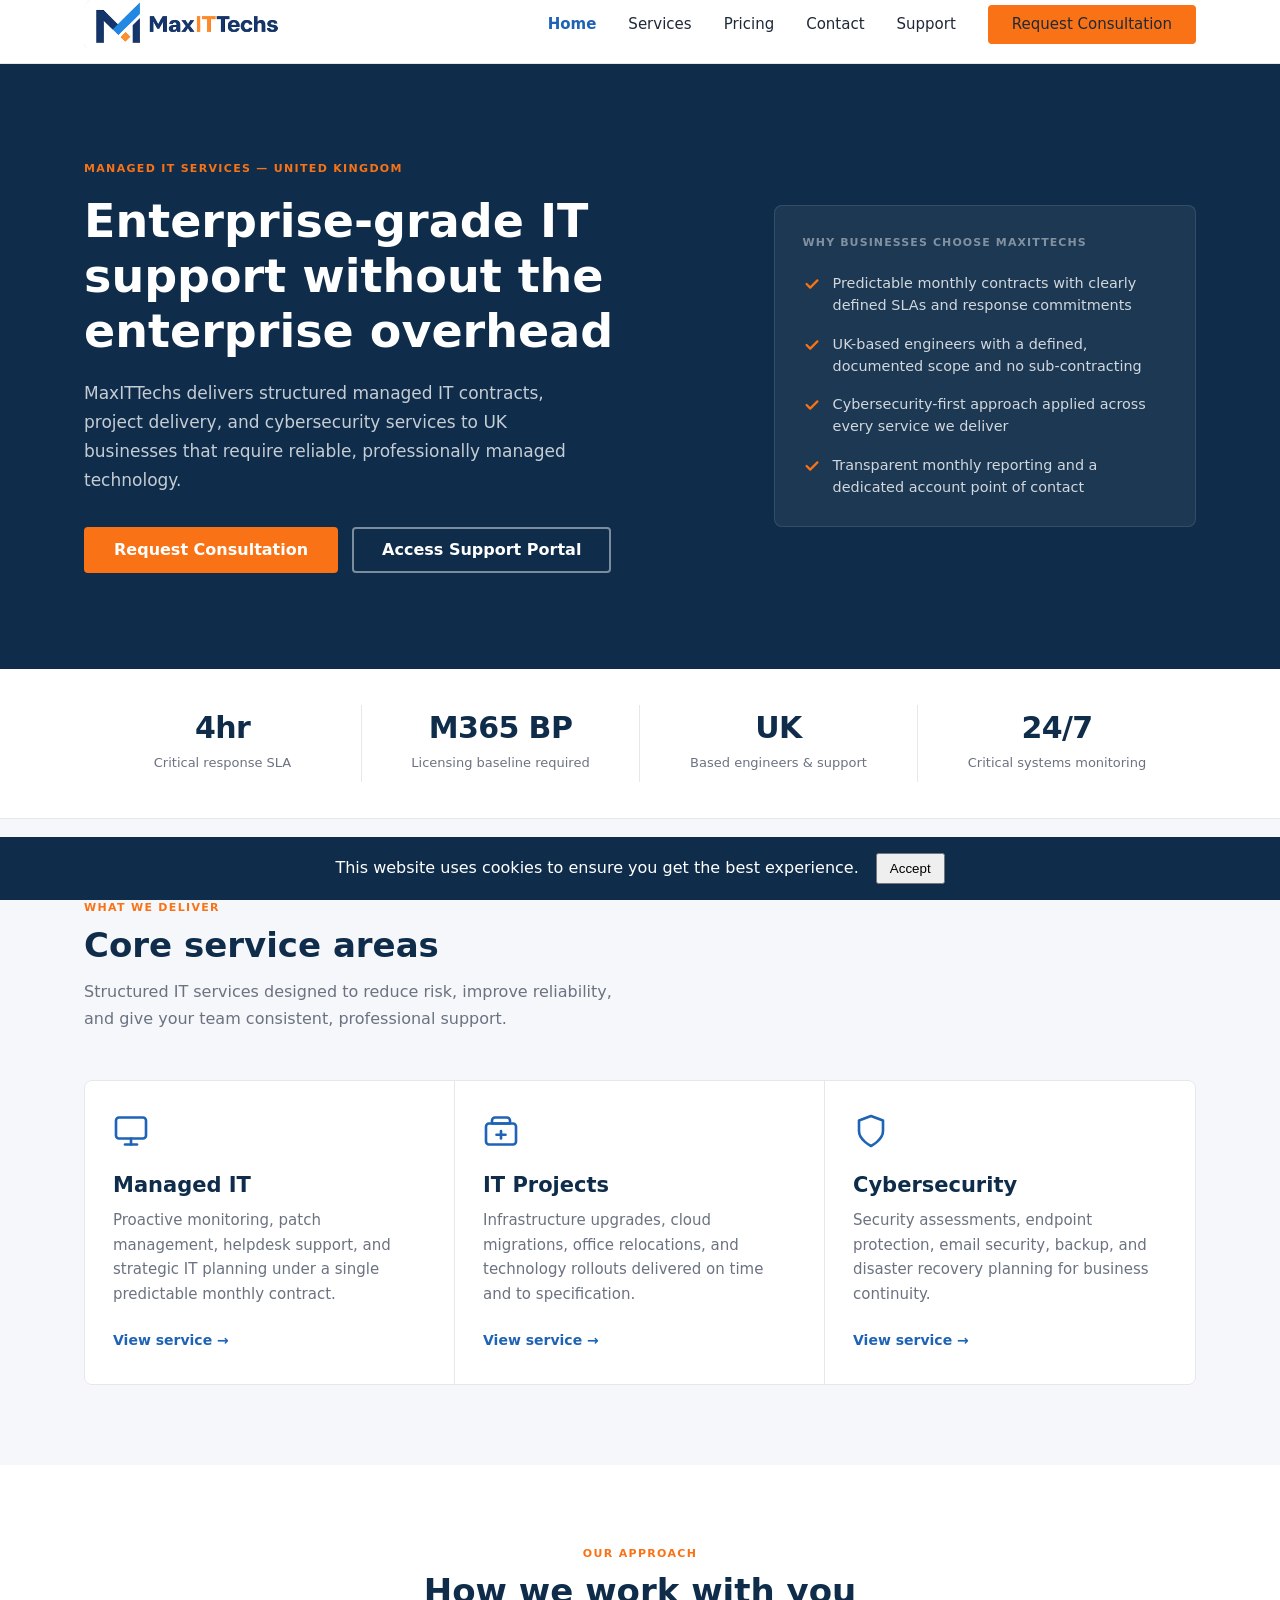
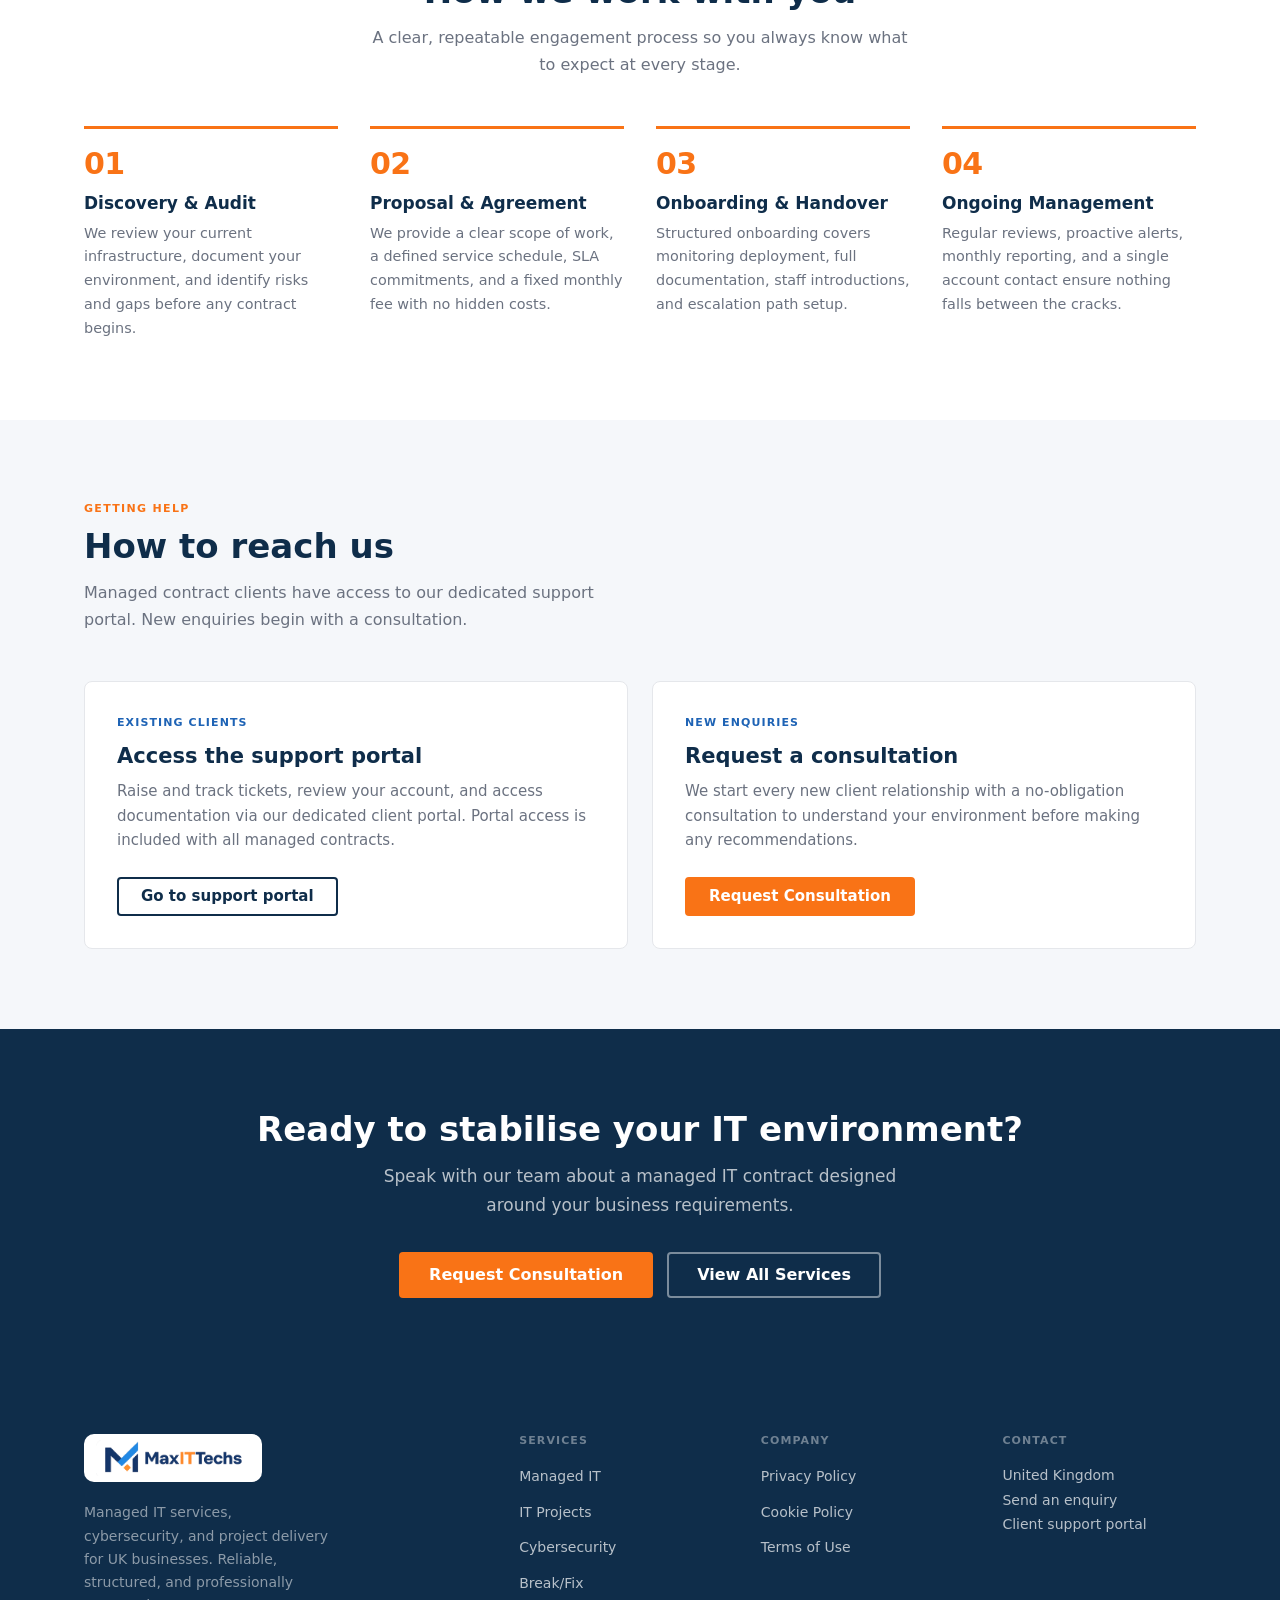
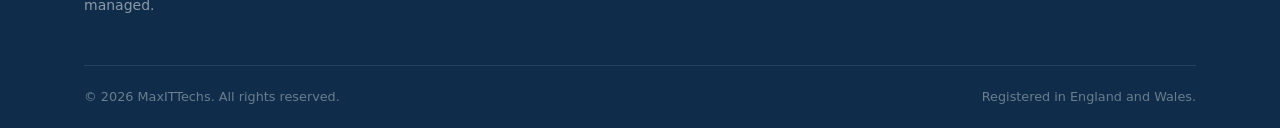
==== index.html @ f607b6a3 "Updated pricing page to Essential Professional Enterprise plans" ====
<!DOCTYPE html>
<html lang="en-GB">
<head>
  <meta charset="UTF-8">
  <meta name="viewport" content="width=device-width, initial-scale=1.0">
  <title>MaxITTechs — Managed IT Services for UK Businesses</title>
  <meta name="description" content="MaxITTechs delivers managed IT support, cybersecurity, and IT project delivery for UK businesses. Structured, reliable, and professionally managed.">
  <link rel="stylesheet" href="assets/css/styles.css">
</head>
<div id="cookie-banner" style="position:fixed;bottom:0;left:0;right:0;background:#0F2D4A;color:white;padding:16px;text-align:center;z-index:9999;">
  This website uses cookies to ensure you get the best experience.
  <button onclick="acceptCookies()" style="margin-left:12px;padding:6px 12px;">Accept</button>
</div>

<script>
function acceptCookies() {
  localStorage.setItem("cookiesAccepted", "true");
  document.getElementById("cookie-banner").style.display = "none";
}

if(localStorage.getItem("cookiesAccepted")) {
  document.getElementById("cookie-banner").style.display = "none";
}
</script>
<body>

  <!-- Navigation -->
  <nav class="site-nav">
    <div class="container">
      <div class="nav-inner">
        <a href="index.html" class="nav-logo"><img src="assets/img/logo.png" alt="MaxITTechs"></a>
        <div class="nav-links">
          <a href="index.html" class="active">Home</a>
          <a href="services.html">Services</a>
          <a href="pricing.html">Pricing</a>
          <a href="contact.html">Contact</a>
          <a href="support.html">Support</a>
          <a href="contact.html" class="btn btn-primary">Request Consultation</a>
        </div>
      </div>
    </div>
  </nav>

  <!-- Hero -->
  <section class="hero">
    <div class="container">
      <div class="hero-grid">

        <div class="hero-content">
          <div class="hero-overline">Managed IT Services &mdash; United Kingdom</div>
          <h1>Enterprise-grade IT support without the enterprise overhead</h1>
          <p class="hero-lead">MaxITTechs delivers structured managed IT contracts, project delivery, and cybersecurity services to UK businesses that require reliable, professionally managed technology.</p>
          <div class="hero-actions">
            <a href="contact.html" class="btn btn-primary btn-lg">Request Consultation</a>
            <a href="support.html" class="btn btn-ghost-white btn-lg">Access Support Portal</a>
          </div>
        </div>

        <div class="hero-proof">
          <div class="hero-proof-title">Why businesses choose MaxITTechs</div>
          <div class="proof-list">

            <div class="proof-item">
              <svg class="proof-check" viewBox="0 0 20 20" fill="none" stroke="currentColor" stroke-width="2.5" stroke-linecap="round" stroke-linejoin="round">
                <polyline points="4,10 8,14 16,6"/>
              </svg>
              <p>Predictable monthly contracts with clearly defined SLAs and response commitments</p>
            </div>

            <div class="proof-item">
              <svg class="proof-check" viewBox="0 0 20 20" fill="none" stroke="currentColor" stroke-width="2.5" stroke-linecap="round" stroke-linejoin="round">
                <polyline points="4,10 8,14 16,6"/>
              </svg>
              <p>UK-based engineers with a defined, documented scope and no sub-contracting</p>
            </div>

            <div class="proof-item">
              <svg class="proof-check" viewBox="0 0 20 20" fill="none" stroke="currentColor" stroke-width="2.5" stroke-linecap="round" stroke-linejoin="round">
                <polyline points="4,10 8,14 16,6"/>
              </svg>
              <p>Cybersecurity-first approach applied across every service we deliver</p>
            </div>

            <div class="proof-item">
              <svg class="proof-check" viewBox="0 0 20 20" fill="none" stroke="currentColor" stroke-width="2.5" stroke-linecap="round" stroke-linejoin="round">
                <polyline points="4,10 8,14 16,6"/>
              </svg>
              <p>Transparent monthly reporting and a dedicated account point of contact</p>
            </div>

          </div>
        </div>

      </div>
    </div>
  </section>

  <!-- Credibility Strip -->
  <section class="credibility">
    <div class="container">
      <div class="credibility-items">
        <div class="credibility-item">
          <span class="credibility-value">4hr</span>
          <span class="credibility-label">Critical response SLA</span>
        </div>
        <div class="credibility-item">
          <span class="credibility-value">M365 BP</span>
          <span class="credibility-label">Licensing baseline required</span>
        </div>
        <div class="credibility-item">
          <span class="credibility-value">UK</span>
          <span class="credibility-label">Based engineers &amp; support</span>
        </div>
        <div class="credibility-item">
          <span class="credibility-value">24/7</span>
          <span class="credibility-label">Critical systems monitoring</span>
        </div>
      </div>
    </div>
  </section>

  <!-- Core Services -->
  <section class="section bg-light">
    <div class="container">
      <div class="section-header">
        <div class="overline">What we deliver</div>
        <h2>Core service areas</h2>
        <p>Structured IT services designed to reduce risk, improve reliability, and give your team consistent, professional support.</p>
      </div>
      <div class="services-3col">

        <div class="service-block">
          <svg class="service-block-icon" viewBox="0 0 24 24" fill="none" stroke="currentColor" stroke-width="1.75" stroke-linecap="round" stroke-linejoin="round">
            <rect x="2" y="3" width="20" height="14" rx="2"/>
            <line x1="8" y1="21" x2="16" y2="21"/>
            <line x1="12" y1="17" x2="12" y2="21"/>
          </svg>
          <h3>Managed IT</h3>
          <p>Proactive monitoring, patch management, helpdesk support, and strategic IT planning under a single predictable monthly contract.</p>
          <a href="services.html#managed-it" class="link-arrow">View service</a>
        </div>

        <div class="service-block">
          <svg class="service-block-icon" viewBox="0 0 24 24" fill="none" stroke="currentColor" stroke-width="1.75" stroke-linecap="round" stroke-linejoin="round">
            <rect x="2" y="7" width="20" height="14" rx="2"/>
            <path d="M16 3H8a2 2 0 00-2 2v2h12V5a2 2 0 00-2-2z"/>
            <line x1="12" y1="12" x2="12" y2="17"/>
            <line x1="9" y1="14.5" x2="15" y2="14.5"/>
          </svg>
          <h3>IT Projects</h3>
          <p>Infrastructure upgrades, cloud migrations, office relocations, and technology rollouts delivered on time and to specification.</p>
          <a href="services.html#projects" class="link-arrow">View service</a>
        </div>

        <div class="service-block">
          <svg class="service-block-icon" viewBox="0 0 24 24" fill="none" stroke="currentColor" stroke-width="1.75" stroke-linecap="round" stroke-linejoin="round">
            <path d="M12 22s8-4 8-10V5l-8-3-8 3v7c0 6 8 10 8 10z"/>
          </svg>
          <h3>Cybersecurity</h3>
          <p>Security assessments, endpoint protection, email security, backup, and disaster recovery planning for business continuity.</p>
          <a href="services.html#cybersecurity" class="link-arrow">View service</a>
        </div>

      </div>
    </div>
  </section>

  <!-- How We Work -->
  <section class="section bg-white">
    <div class="container">
      <div class="section-header-center">
        <div class="overline">Our approach</div>
        <h2>How we work with you</h2>
        <p>A clear, repeatable engagement process so you always know what to expect at every stage.</p>
      </div>
      <ol class="process-steps">
        <li class="process-step">
          <h3>Discovery &amp; Audit</h3>
          <p>We review your current infrastructure, document your environment, and identify risks and gaps before any contract begins.</p>
        </li>
        <li class="process-step">
          <h3>Proposal &amp; Agreement</h3>
          <p>We provide a clear scope of work, a defined service schedule, SLA commitments, and a fixed monthly fee with no hidden costs.</p>
        </li>
        <li class="process-step">
          <h3>Onboarding &amp; Handover</h3>
          <p>Structured onboarding covers monitoring deployment, full documentation, staff introductions, and escalation path setup.</p>
        </li>
        <li class="process-step">
          <h3>Ongoing Management</h3>
          <p>Regular reviews, proactive alerts, monthly reporting, and a single account contact ensure nothing falls between the cracks.</p>
        </li>
      </ol>
    </div>
  </section>

  <!-- Support Guidance -->
  <section class="section bg-light">
    <div class="container">
      <div class="section-header">
        <div class="overline">Getting help</div>
        <h2>How to reach us</h2>
        <p>Managed contract clients have access to our dedicated support portal. New enquiries begin with a consultation.</p>
      </div>
      <div class="support-guidance-grid">

        <div class="support-card">
          <div class="support-card-label">Existing clients</div>
          <h3>Access the support portal</h3>
          <p>Raise and track tickets, review your account, and access documentation via our dedicated client portal. Portal access is included with all managed contracts.</p>
          <a href="support.html" class="btn btn-secondary">Go to support portal</a>
        </div>

        <div class="support-card">
          <div class="support-card-label">New enquiries</div>
          <h3>Request a consultation</h3>
          <p>We start every new client relationship with a no-obligation consultation to understand your environment before making any recommendations.</p>
          <a href="contact.html" class="btn btn-primary">Request Consultation</a>
        </div>

      </div>
    </div>
  </section>

  <!-- CTA Block -->
  <section class="cta-block">
    <div class="container">
      <h2>Ready to stabilise your IT environment?</h2>
      <p>Speak with our team about a managed IT contract designed around your business requirements.</p>
      <div class="cta-actions">
        <a href="contact.html" class="btn btn-primary btn-lg">Request Consultation</a>
        <a href="services.html" class="btn btn-ghost-white btn-lg">View All Services</a>
      </div>
    </div>
  </section>

  <!-- Footer -->
  <footer class="site-footer">
    <div class="container">
      <div class="footer-inner">

        <div class="footer-brand">
          <a href="index.html" class="nav-logo"><img src="assets/img/logo.png" alt="MaxITTechs"></a>
          <p>Managed IT services, cybersecurity, and project delivery for UK businesses. Reliable, structured, and professionally managed.</p>
        </div>

        <div class="footer-col">
          <h4>Services</h4>
          <ul>
            <li><a href="services.html#managed-it">Managed IT</a></li>
            <li><a href="services.html#projects">IT Projects</a></li>
            <li><a href="services.html#cybersecurity">Cybersecurity</a></li>
            <li><a href="services.html#breakfix">Break/Fix</a></li>
          </ul>
        </div>

        <div class="footer-col">
          <h4>Company</h4>
          <ul>
            <li><a href="privacy.html">Privacy Policy</a></li>
            <li><a href="cookies.html">Cookie Policy</a></li>
            <li><a href="terms.html">Terms of Use</a></li>
          </ul>
        </div>

        <div class="footer-col">
          <h4>Contact</h4>
          <address>
            <p>United Kingdom</p>
            <a href="contact.html">Send an enquiry</a>
            <a href="https://support.maxittechs.info">Client support portal</a>
          </address>
        </div>

      </div>
      <div class="footer-bottom">
        <div class="footer-legal">
          <p>&copy; 2026 MaxITTechs. All rights reserved.</p>
          <small>Registered in England and Wales.</small>
        </div>
      </div>
    </div>
  </footer>

</body>
</html>
---- assets/css/styles.css ----
/* ==========================================================================
   MaxITTechs — Design System
   assets/css/styles.css
   ========================================================================== */

/* 1. Variables
   ========================================================================== */
:root {
  --color-navy:       #0F2D4A;
  --color-blue:       #1E63B5;
  --color-orange:     #F97316;
  --color-bg-light:   #F5F7FA;
  --color-border:     #E5E7EB;
  --color-text:       #1F2937;
  --color-text-muted: #6B7280;
  --color-white:      #FFFFFF;

  --font-sans: system-ui, -apple-system, BlinkMacSystemFont, 'Segoe UI',
               Roboto, 'Helvetica Neue', Arial, sans-serif;

  --container-max: 1160px;
  --container-pad: 24px;
  --nav-height:    64px;
  --radius-sm:     4px;
  --radius-md:     8px;

  --section-sm: 48px;
  --section-md: 80px;
  --section-lg: 96px;
}

/* 2. Reset
   ========================================================================== */
*, *::before, *::after {
  box-sizing: border-box;
  margin: 0;
  padding: 0;
}

html {
  -webkit-text-size-adjust: 100%;
}

body {
  font-family: var(--font-sans);
  font-size: 16px;
  line-height: 1.6;
  color: var(--color-text);
  background: var(--color-white);
  -webkit-font-smoothing: antialiased;
}

img {
  max-width: 100%;
  display: block;
}

a {
  color: var(--color-blue);
  text-decoration: none;
}

a:hover {
  text-decoration: underline;
}

ul, ol {
  list-style: none;
}

/* 3. Typography
   ========================================================================== */
h1, h2, h3, h4, h5 {
  font-weight: 700;
  line-height: 1.2;
  color: var(--color-navy);
}

h1 { font-size: clamp(1.875rem, 4vw, 2.875rem); }
h2 { font-size: clamp(1.5rem,   3vw, 2.125rem); }
h3 { font-size: clamp(1.0625rem, 2vw, 1.3125rem); }
h4 { font-size: 1.0625rem; }

p {
  line-height: 1.7;
}

.overline {
  display: block;
  font-size: 0.6875rem;
  font-weight: 700;
  letter-spacing: 0.12em;
  text-transform: uppercase;
  color: var(--color-orange);
  margin-bottom: 8px;
}

.text-muted       { color: var(--color-text-muted); }
.text-white       { color: var(--color-white) !important; }
.text-white-muted { color: rgba(255, 255, 255, 0.7); }

/* 4. Container
   ========================================================================== */
.container {
  width: 100%;
  max-width: var(--container-max);
  margin-left: auto;
  margin-right: auto;
  padding-left: var(--container-pad);
  padding-right: var(--container-pad);
}

/* 5. Navigation
   ========================================================================== */
.site-nav {
  position: sticky;
  top: 0;
  z-index: 100;
  height: var(--nav-height);
  background: var(--color-white);
  border-bottom: 1px solid var(--color-border);
}

.nav-inner {
  display: flex;
  align-items: center;
  justify-content: space-between;
  height: 100%;
}

.nav-logo {
  display: inline-flex;
  align-items: center;
  text-decoration: none;
  /* text fallback (footer) */
  font-size: 1.25rem;
  font-weight: 800;
  letter-spacing: -0.02em;
  color: var(--color-navy);
}

.nav-logo:hover {
  color: var(--color-blue);
  text-decoration: none;
  opacity: 0.88;
}

.nav-logo span {
  color: var(--color-orange);
}

.nav-logo img {
  display: block;
  height: 48px;
  width: auto;
}

.footer-brand .nav-logo img {
  background: var(--color-white);
  padding: 6px 12px;
  border-radius: 10px;
}

.nav-links {
  display: flex;
  align-items: center;
  gap: 32px;
}

.nav-links a {
  font-size: 0.9375rem;
  font-weight: 500;
  color: var(--color-text);
  text-decoration: none;
}

.nav-links a:hover {
  color: var(--color-blue);
  text-decoration: none;
}

.nav-links a.active {
  color: var(--color-blue);
  font-weight: 600;
}

/* 6. Buttons
   ========================================================================== */
.btn {
  display: inline-flex;
  align-items: center;
  justify-content: center;
  padding: 10px 22px;
  font-family: var(--font-sans);
  font-size: 0.9375rem;
  font-weight: 600;
  line-height: 1;
  border-radius: var(--radius-sm);
  border: 2px solid transparent;
  cursor: pointer;
  text-decoration: none;
  white-space: nowrap;
}

.btn:hover {
  text-decoration: none;
}

.btn-lg {
  padding: 13px 28px;
  font-size: 1rem;
}

.btn-primary {
  background: var(--color-orange);
  border-color: var(--color-orange);
  color: var(--color-white);
}

.btn-primary:hover {
  background: #e8680e;
  border-color: #e8680e;
  color: var(--color-white);
}

.btn-secondary {
  background: transparent;
  border-color: var(--color-navy);
  color: var(--color-navy);
}

.btn-secondary:hover {
  background: var(--color-navy);
  color: var(--color-white);
}

.btn-ghost-white {
  background: transparent;
  border-color: rgba(255, 255, 255, 0.45);
  color: var(--color-white);
}

.btn-ghost-white:hover {
  background: rgba(255, 255, 255, 0.1);
  border-color: var(--color-white);
  color: var(--color-white);
}

/* 7. Section Helpers
   ========================================================================== */
.section    { padding: var(--section-md) 0; }
.section-sm { padding: var(--section-sm) 0; }
.section-lg { padding: var(--section-lg) 0; }

.bg-white { background: var(--color-white); }
.bg-light { background: var(--color-bg-light); }
.bg-navy  { background: var(--color-navy); }

.section-header {
  margin-bottom: 48px;
}

.section-header p {
  margin-top: 12px;
  font-size: 1rem;
  color: var(--color-text-muted);
  max-width: 540px;
}

.section-header-center {
  text-align: center;
  margin-bottom: 48px;
}

.section-header-center p {
  margin-top: 12px;
  font-size: 1rem;
  color: var(--color-text-muted);
  max-width: 540px;
  margin-left: auto;
  margin-right: auto;
}

/* 8. Page Header
   ========================================================================== */
.page-header {
  background: var(--color-navy);
  padding: 56px 0;
}

.page-header .overline {
  margin-bottom: 10px;
}

.page-header h1 {
  color: var(--color-white);
  margin-bottom: 10px;
}

.page-header p {
  color: rgba(255, 255, 255, 0.7);
  font-size: 1.0625rem;
  max-width: 540px;
  line-height: 1.65;
}

/* 9. Hero
   ========================================================================== */
.hero {
  background: var(--color-navy);
  padding: var(--section-lg) 0;
}

.hero-grid {
  display: grid;
  grid-template-columns: 3fr 2fr;
  gap: 56px;
  align-items: center;
}

.hero-overline {
  font-size: 0.6875rem;
  font-weight: 700;
  letter-spacing: 0.12em;
  text-transform: uppercase;
  color: var(--color-orange);
  margin-bottom: 16px;
}

.hero h1 {
  color: var(--color-white);
  margin-bottom: 20px;
}

.hero-lead {
  font-size: 1.0625rem;
  color: rgba(255, 255, 255, 0.76);
  margin-bottom: 32px;
  max-width: 500px;
  line-height: 1.7;
}

.hero-actions {
  display: flex;
  gap: 14px;
  flex-wrap: wrap;
}

.hero-proof {
  background: rgba(255, 255, 255, 0.055);
  border: 1px solid rgba(255, 255, 255, 0.11);
  border-radius: var(--radius-md);
  padding: 28px;
}

.hero-proof-title {
  font-size: 0.6875rem;
  font-weight: 700;
  letter-spacing: 0.1em;
  text-transform: uppercase;
  color: rgba(255, 255, 255, 0.45);
  margin-bottom: 20px;
}

.proof-list {
  display: flex;
  flex-direction: column;
  gap: 16px;
}

.proof-item {
  display: flex;
  align-items: flex-start;
  gap: 12px;
}

.proof-check {
  width: 18px;
  height: 18px;
  flex-shrink: 0;
  margin-top: 3px;
  color: var(--color-orange);
}

.proof-item p {
  font-size: 0.9rem;
  color: rgba(255, 255, 255, 0.8);
  line-height: 1.55;
}

/* 10. Credibility Strip
   ========================================================================== */
.credibility {
  background: var(--color-white);
  border-bottom: 1px solid var(--color-border);
  padding: 36px 0;
}

.credibility-items {
  display: grid;
  grid-template-columns: repeat(4, 1fr);
}

.credibility-item {
  text-align: center;
  padding: 8px 24px;
  border-right: 1px solid var(--color-border);
}

.credibility-item:last-child {
  border-right: none;
}

.credibility-value {
  display: block;
  font-size: 1.875rem;
  font-weight: 800;
  color: var(--color-navy);
  line-height: 1;
  margin-bottom: 6px;
  letter-spacing: -0.02em;
}

.credibility-label {
  font-size: 0.8125rem;
  color: var(--color-text-muted);
  font-weight: 500;
  line-height: 1.4;
}

/* 11. Services 3-col Grid
   ========================================================================== */
.services-3col {
  display: grid;
  grid-template-columns: repeat(3, 1fr);
  border: 1px solid var(--color-border);
  border-radius: var(--radius-md);
  overflow: hidden;
}

.service-block {
  padding: 32px 28px;
  background: var(--color-white);
  border-right: 1px solid var(--color-border);
}

.service-block:last-child {
  border-right: none;
}

.service-block-icon {
  width: 36px;
  height: 36px;
  color: var(--color-blue);
  margin-bottom: 16px;
}

.service-block h3 {
  margin-bottom: 10px;
}

.service-block p {
  font-size: 0.9375rem;
  color: var(--color-text-muted);
  margin-bottom: 20px;
  line-height: 1.65;
}

.link-arrow {
  font-size: 0.875rem;
  font-weight: 600;
  color: var(--color-blue);
  text-decoration: none;
}

.link-arrow::after {
  content: ' \2192';
}

.link-arrow:hover {
  color: var(--color-navy);
  text-decoration: underline;
}

/* 12. Process Steps
   ========================================================================== */
.process-steps {
  display: grid;
  grid-template-columns: repeat(4, 1fr);
  gap: 32px;
  counter-reset: step;
}

.process-step {
  padding-top: 20px;
  border-top: 3px solid var(--color-orange);
  counter-increment: step;
}

.process-step::before {
  content: "0" counter(step);
  display: block;
  font-size: 1.875rem;
  font-weight: 800;
  color: var(--color-orange);
  line-height: 1;
  margin-bottom: 14px;
  letter-spacing: -0.02em;
}

.process-step h3 {
  margin-bottom: 8px;
  font-size: 1.0625rem;
}

.process-step p {
  font-size: 0.9rem;
  color: var(--color-text-muted);
  line-height: 1.65;
}

/* 13. Support Guidance Cards
   ========================================================================== */
.support-guidance-grid {
  display: grid;
  grid-template-columns: 1fr 1fr;
  gap: 24px;
}

.support-card {
  border: 1px solid var(--color-border);
  border-radius: var(--radius-md);
  padding: 32px;
  background: var(--color-white);
}

.support-card-label {
  font-size: 0.6875rem;
  font-weight: 700;
  letter-spacing: 0.1em;
  text-transform: uppercase;
  color: var(--color-blue);
  margin-bottom: 12px;
}

.support-card h3 {
  margin-bottom: 10px;
}

.support-card p {
  font-size: 0.9375rem;
  color: var(--color-text-muted);
  margin-bottom: 24px;
  line-height: 1.65;
}

/* 14. CTA Block
   ========================================================================== */
.cta-block {
  background: var(--color-navy);
  padding: var(--section-md) 0;
  text-align: center;
}

.cta-block h2 {
  color: var(--color-white);
  margin-bottom: 12px;
}

.cta-block p {
  color: rgba(255, 255, 255, 0.7);
  font-size: 1.0625rem;
  margin-bottom: 32px;
  max-width: 520px;
  margin-left: auto;
  margin-right: auto;
}

.cta-actions {
  display: flex;
  gap: 14px;
  justify-content: center;
  flex-wrap: wrap;
}

/* 15. Footer
   ========================================================================== */
.site-footer {
  background: var(--color-navy);
  padding-top: 56px;
}

.footer-inner {
  display: grid;
  grid-template-columns: 2fr 1fr 1fr 1fr;
  gap: 48px;
  padding-bottom: 48px;
  border-bottom: 1px solid rgba(255, 255, 255, 0.1);
}

.footer-brand .nav-logo {
  color: var(--color-white);
  display: inline-block;
  margin-bottom: 12px;
}

.footer-brand .nav-logo:hover {
  color: rgba(255, 255, 255, 0.8);
}

.footer-brand > p {
  font-size: 0.875rem;
  color: rgba(255, 255, 255, 0.52);
  line-height: 1.65;
  max-width: 250px;
}

.footer-col h4 {
  font-size: 0.6875rem;
  font-weight: 700;
  letter-spacing: 0.1em;
  text-transform: uppercase;
  color: rgba(255, 255, 255, 0.4);
  margin-bottom: 16px;
}

.footer-col ul {
  display: flex;
  flex-direction: column;
  gap: 10px;
}

.footer-col ul a {
  font-size: 0.875rem;
  color: rgba(255, 255, 255, 0.7);
  text-decoration: none;
}

.footer-col ul a:hover {
  color: var(--color-white);
  text-decoration: none;
}

.footer-col address {
  font-style: normal;
}

.footer-col address p,
.footer-col address a {
  font-size: 0.875rem;
  color: rgba(255, 255, 255, 0.7);
  line-height: 1.75;
  text-decoration: none;
  display: block;
}

.footer-col address a:hover {
  color: var(--color-white);
}

.footer-bottom {
  padding: 20px 0;
}

.footer-legal {
  display: flex;
  justify-content: space-between;
  align-items: center;
  flex-wrap: wrap;
  gap: 8px;
}

.footer-legal p,
.footer-legal small {
  font-size: 0.8rem;
  color: rgba(255, 255, 255, 0.38);
}

/* 16. Forms
   ========================================================================== */
.form-grid {
  display: grid;
  grid-template-columns: 1fr 1fr;
  gap: 20px;
}

.form-group {
  display: flex;
  flex-direction: column;
  gap: 6px;
}

.form-group.col-span-2 {
  grid-column: 1 / -1;
}

.form-label {
  font-size: 0.875rem;
  font-weight: 600;
  color: var(--color-navy);
}

.form-label.required::after {
  content: ' *';
  color: var(--color-orange);
}

.form-input {
  padding: 10px 14px;
  font-family: var(--font-sans);
  font-size: 0.9375rem;
  color: var(--color-text);
  background: var(--color-white);
  border: 1px solid var(--color-border);
  border-radius: var(--radius-sm);
  width: 100%;
  appearance: none;
}

.form-input:focus {
  outline: none;
  border-color: var(--color-blue);
  box-shadow: 0 0 0 3px rgba(30, 99, 181, 0.1);
}

textarea.form-input {
  resize: vertical;
  min-height: 130px;
}

select.form-input {
  background-image: url("data:image/svg+xml,%3Csvg xmlns='http://www.w3.org/2000/svg' viewBox='0 0 16 10'%3E%3Cpath d='M1 1l7 7 7-7' stroke='%230F2D4A' stroke-width='1.75' fill='none' stroke-linecap='round' stroke-linejoin='round'/%3E%3C/svg%3E");
  background-repeat: no-repeat;
  background-position: right 14px center;
  background-size: 12px;
  padding-right: 40px;
  cursor: pointer;
}

.form-hint {
  font-size: 0.8125rem;
  color: var(--color-text-muted);
}

.form-notice {
  margin-top: 16px;
  padding: 12px 16px;
  background: var(--color-bg-light);
  border: 1px solid var(--color-border);
  border-radius: var(--radius-sm);
  font-size: 0.8125rem;
  color: var(--color-text-muted);
  line-height: 1.6;
}

/* 17. Contact Page Layout
   ========================================================================== */
.contact-grid {
  display: grid;
  grid-template-columns: 2fr 1fr;
  gap: 48px;
  align-items: start;
}

.contact-sidebar {
  display: flex;
  flex-direction: column;
  gap: 20px;
}

.contact-card {
  border: 1px solid var(--color-border);
  border-radius: var(--radius-md);
  padding: 24px;
}

.contact-card h4 {
  margin-bottom: 10px;
  font-size: 1rem;
}

.contact-card p {
  font-size: 0.875rem;
  color: var(--color-text-muted);
  line-height: 1.65;
  margin-bottom: 6px;
}

.contact-card p:last-child {
  margin-bottom: 0;
}

.contact-card a {
  color: var(--color-blue);
  font-size: 0.875rem;
  text-decoration: none;
}

.contact-card a:hover {
  text-decoration: underline;
}

.dl-meta {
  display: flex;
  flex-direction: column;
}

.dl-meta-row {
  display: flex;
  justify-content: space-between;
  align-items: baseline;
  gap: 12px;
  font-size: 0.875rem;
  padding: 9px 0;
  border-bottom: 1px solid var(--color-border);
}

.dl-meta-row:last-child {
  border-bottom: none;
  padding-bottom: 0;
}

.dl-meta-row dt {
  font-weight: 600;
  color: var(--color-navy);
  flex-shrink: 0;
}

.dl-meta-row dd {
  color: var(--color-text-muted);
  text-align: right;
}

/* 18. Support Page Layout
   ========================================================================== */
.support-page-grid {
  display: grid;
  grid-template-columns: 2fr 1fr;
  gap: 40px;
  align-items: start;
}

.portal-card {
  border: 1px solid var(--color-border);
  border-radius: var(--radius-md);
  overflow: hidden;
}

.portal-card-head {
  background: var(--color-navy);
  padding: 32px;
}

.portal-card-head h2 {
  color: var(--color-white);
  margin-bottom: 8px;
}

.portal-card-head p {
  color: rgba(255, 255, 255, 0.7);
  font-size: 1rem;
  line-height: 1.6;
}

.portal-card-body {
  padding: 32px;
  background: var(--color-white);
}

.portal-card-body p {
  font-size: 0.9375rem;
  color: var(--color-text-muted);
  margin-bottom: 20px;
  line-height: 1.7;
}

.portal-card-body p:last-of-type {
  margin-bottom: 24px;
}

.emergency-card {
  border: 1px solid var(--color-border);
  border-radius: var(--radius-md);
  overflow: hidden;
}

.emergency-card-head {
  background: #7B1010;
  padding: 16px 20px;
}

.emergency-card-head h4 {
  color: var(--color-white);
  font-size: 0.9375rem;
  margin: 0;
}

.emergency-card-body {
  padding: 20px;
  background: var(--color-white);
}

.emergency-card-body p {
  font-size: 0.875rem;
  color: var(--color-text-muted);
  line-height: 1.65;
  margin-bottom: 14px;
}

.emergency-phone {
  font-size: 1.25rem;
  font-weight: 800;
  color: var(--color-navy);
  letter-spacing: -0.01em;
}

/* 19. Services Page — Detail Sections
   ========================================================================== */
.service-detail-grid {
  display: grid;
  grid-template-columns: 2fr 1fr;
  gap: 56px;
  align-items: start;
}

.service-detail-body .overline {
  margin-bottom: 8px;
}

.service-detail-body h2 {
  margin-bottom: 14px;
}

.service-detail-body > p {
  font-size: 1rem;
  color: var(--color-text-muted);
  margin-bottom: 28px;
  line-height: 1.7;
}

.feature-list {
  display: flex;
  flex-direction: column;
  gap: 10px;
}

.feature-list li {
  display: flex;
  align-items: flex-start;
  gap: 10px;
  font-size: 0.9375rem;
  line-height: 1.55;
}

.feature-list li::before {
  content: '';
  display: block;
  width: 6px;
  height: 6px;
  background: var(--color-orange);
  border-radius: 50%;
  flex-shrink: 0;
  margin-top: 8px;
}

.service-aside {
  border: 1px solid var(--color-border);
  border-radius: var(--radius-md);
  overflow: hidden;
}

.service-aside-head {
  background: var(--color-navy);
  padding: 20px 24px;
}

.service-aside-head h4 {
  color: var(--color-white);
  font-size: 0.9375rem;
  margin-bottom: 4px;
}

.service-aside-head p {
  color: rgba(255, 255, 255, 0.55);
  font-size: 0.8125rem;
}

.service-aside-body {
  padding: 24px;
  background: var(--color-white);
}

.service-aside-body > p {
  font-size: 0.875rem;
  color: var(--color-text-muted);
  margin-bottom: 16px;
  line-height: 1.65;
}

.sla-grid {
  display: grid;
  grid-template-columns: 1fr 1fr;
  gap: 10px;
}

.sla-item {
  background: var(--color-bg-light);
  border: 1px solid var(--color-border);
  border-radius: var(--radius-sm);
  padding: 14px 16px;
}

.sla-label {
  font-size: 0.6875rem;
  font-weight: 700;
  text-transform: uppercase;
  letter-spacing: 0.07em;
  color: var(--color-text-muted);
  margin-bottom: 4px;
}

.sla-value {
  font-size: 1rem;
  font-weight: 700;
  color: var(--color-navy);
  line-height: 1.2;
}

.grid-2 {
  display: grid;
  grid-template-columns: repeat(2, 1fr);
  gap: 20px;
}

.service-card {
  border: 1px solid var(--color-border);
  border-radius: var(--radius-md);
  padding: 28px;
  background: var(--color-white);
}

.service-card h3 {
  margin-bottom: 10px;
}

.service-card > p {
  font-size: 0.9375rem;
  color: var(--color-text-muted);
  line-height: 1.65;
  margin-bottom: 20px;
}

/* 20. Utilities
   ========================================================================== */
.text-center { text-align: center; }

.mt-8  { margin-top: 8px; }
.mt-16 { margin-top: 16px; }
.mt-24 { margin-top: 24px; }
.mt-32 { margin-top: 32px; }
.mb-8  { margin-bottom: 8px; }
.mb-16 { margin-bottom: 16px; }
.mb-24 { margin-bottom: 24px; }
.mb-32 { margin-bottom: 32px; }

/* 21. Responsive
   ========================================================================== */
@media (max-width: 1024px) {
  .hero-grid {
    grid-template-columns: 1fr;
    gap: 40px;
  }

  .footer-inner {
    grid-template-columns: 1fr 1fr;
    gap: 32px;
  }

  .process-steps {
    grid-template-columns: 1fr 1fr;
    gap: 28px;
  }

  .service-detail-grid {
    grid-template-columns: 1fr;
    gap: 40px;
  }
}

@media (max-width: 768px) {
  :root {
    --section-md: 56px;
    --section-lg: 64px;
    --section-sm: 40px;
  }

  .nav-links {
    display: none;
  }

  .services-3col {
    grid-template-columns: 1fr;
  }

  .service-block {
    border-right: none;
    border-bottom: 1px solid var(--color-border);
  }

  .service-block:last-child {
    border-bottom: none;
  }

  .credibility-items {
    grid-template-columns: 1fr 1fr;
  }

  .credibility-item {
    border-right: none;
    border-bottom: 1px solid var(--color-border);
  }

  .credibility-item:last-child {
    border-bottom: none;
  }

  .credibility-item:nth-child(odd) {
    border-right: 1px solid var(--color-border);
  }

  .support-guidance-grid,
  .contact-grid,
  .support-page-grid,
  .grid-2 {
    grid-template-columns: 1fr;
  }

  .form-grid {
    grid-template-columns: 1fr;
  }

  .footer-inner {
    grid-template-columns: 1fr;
    gap: 32px;
  }

  .footer-legal {
    flex-direction: column;
    align-items: flex-start;
    gap: 4px;
  }

  .cta-actions {
    flex-direction: column;
    align-items: center;
  }

  .hero-actions {
    flex-direction: column;
    align-items: flex-start;
  }
}

@media (max-width: 480px) {
  :root {
    --container-pad: 16px;
  }

  .credibility-items {
    grid-template-columns: 1fr;
  }

  .credibility-item {
    border-right: none;
    border-bottom: 1px solid var(--color-border);
  }

  .credibility-item:nth-child(odd) {
    border-right: none;
  }

  .process-steps {
    grid-template-columns: 1fr;
  }

  .sla-grid {
    grid-template-columns: 1fr;
  }
}

/* 22. Pricing Page
   ========================================================================== */

/* Plan cards grid */
.pricing-grid {
  display: grid;
  grid-template-columns: repeat(3, 1fr);
  gap: 24px;
  align-items: start;
}

.pricing-card {
  position: relative;
  border: 1px solid var(--color-border);
  border-radius: var(--radius-md);
  padding: 32px;
  background: var(--color-white);
}

.pricing-card--featured {
  border-color: var(--color-blue);
  border-width: 2px;
}

.pricing-badge {
  position: absolute;
  top: -13px;
  left: 50%;
  transform: translateX(-50%);
  background: var(--color-orange);
  color: var(--color-white);
  font-size: 0.6875rem;
  font-weight: 700;
  letter-spacing: 0.08em;
  text-transform: uppercase;
  padding: 4px 14px;
  border-radius: 20px;
  white-space: nowrap;
}

.pricing-name {
  font-size: 0.6875rem;
  font-weight: 700;
  letter-spacing: 0.12em;
  text-transform: uppercase;
  color: var(--color-blue);
  margin-bottom: 10px;
}

.pricing-amount {
  font-size: 2.5rem;
  font-weight: 800;
  color: var(--color-navy);
  line-height: 1;
  letter-spacing: -0.03em;
}

.pricing-period {
  font-size: 0.9375rem;
  color: var(--color-text-muted);
  font-weight: 400;
}

.pricing-minimum {
  font-size: 0.8125rem;
  color: var(--color-text-muted);
  margin-top: 6px;
}

.pricing-best-for {
  font-size: 0.875rem;
  color: var(--color-text-muted);
  line-height: 1.55;
  margin-top: 20px;
  padding: 12px 14px;
  background: var(--color-bg-light);
  border-radius: var(--radius-sm);
}

.pricing-divider {
  border: none;
  border-top: 1px solid var(--color-border);
  margin: 20px 0;
}

.pricing-card-cta {
  display: flex;
  margin-top: 28px;
}

.pricing-card-cta .btn {
  width: 100%;
  justify-content: center;
}

/* Comparison table */
.table-wrap {
  overflow-x: auto;
  border: 1px solid var(--color-border);
  border-radius: var(--radius-md);
}

.comparison-table {
  width: 100%;
  border-collapse: collapse;
  font-size: 0.9375rem;
  min-width: 540px;
}

.comparison-table thead tr {
  background: var(--color-navy);
}

.comparison-table thead th {
  padding: 14px 20px;
  text-align: left;
  font-size: 0.8125rem;
  font-weight: 700;
  letter-spacing: 0.07em;
  text-transform: uppercase;
  color: var(--color-white);
}

.comparison-table thead th:first-child {
  color: rgba(255, 255, 255, 0.55);
  font-weight: 400;
}

.comparison-table tbody th[scope="row"] {
  padding: 12px 20px;
  font-weight: 600;
  color: var(--color-navy);
  text-align: left;
  font-size: 0.9375rem;
  letter-spacing: 0;
  text-transform: none;
  background: transparent;
  border-bottom: 1px solid var(--color-border);
}

.comparison-table tbody td {
  padding: 12px 20px;
  border-bottom: 1px solid var(--color-border);
  color: var(--color-text);
}

.comparison-table tbody tr:last-child th[scope="row"],
.comparison-table tbody tr:last-child td {
  border-bottom: none;
}

.comparison-table tbody tr:nth-child(even) {
  background: var(--color-bg-light);
}

.comparison-table .check {
  color: var(--color-blue);
  font-weight: 700;
}

.comparison-table .none {
  color: var(--color-border);
}

/* Add-on price */
.pricing-addon-price {
  font-size: 1.375rem;
  font-weight: 800;
  color: var(--color-navy);
  letter-spacing: -0.02em;
  margin-bottom: 12px;
  line-height: 1.2;
}

.pricing-addon-price span {
  font-size: 0.875rem;
  font-weight: 400;
  color: var(--color-text-muted);
}

/* SLA snapshot */
.sla-snapshot {
  border: 1px solid var(--color-border);
  border-left: 4px solid var(--color-blue);
  border-radius: var(--radius-md);
  overflow: hidden;
  max-width: 700px;
}

.sla-snapshot-row {
  display: flex;
  align-items: baseline;
  gap: 24px;
  padding: 13px 24px;
  border-bottom: 1px solid var(--color-border);
}

.sla-snapshot-row:last-child {
  border-bottom: none;
}

.sla-snapshot-label {
  font-size: 0.875rem;
  font-weight: 600;
  color: var(--color-navy);
  min-width: 160px;
  flex-shrink: 0;
}

.sla-snapshot-value {
  font-size: 0.875rem;
  color: var(--color-text-muted);
}

.sla-snapshot-note {
  font-size: 0.8125rem;
  color: var(--color-text-muted);
  padding: 12px 24px;
  background: var(--color-bg-light);
  border-top: 1px solid var(--color-border);
  border-left: 4px solid var(--color-blue);
  margin-left: -4px;
}

/* Pricing responsive */
@media (max-width: 900px) {
  .pricing-grid {
    grid-template-columns: 1fr;
    max-width: 480px;
    margin-left: auto;
    margin-right: auto;
  }
}

@media (max-width: 480px) {
  .sla-snapshot-row {
    flex-direction: column;
    gap: 4px;
  }

  .sla-snapshot-label {
    min-width: unset;
  }
}
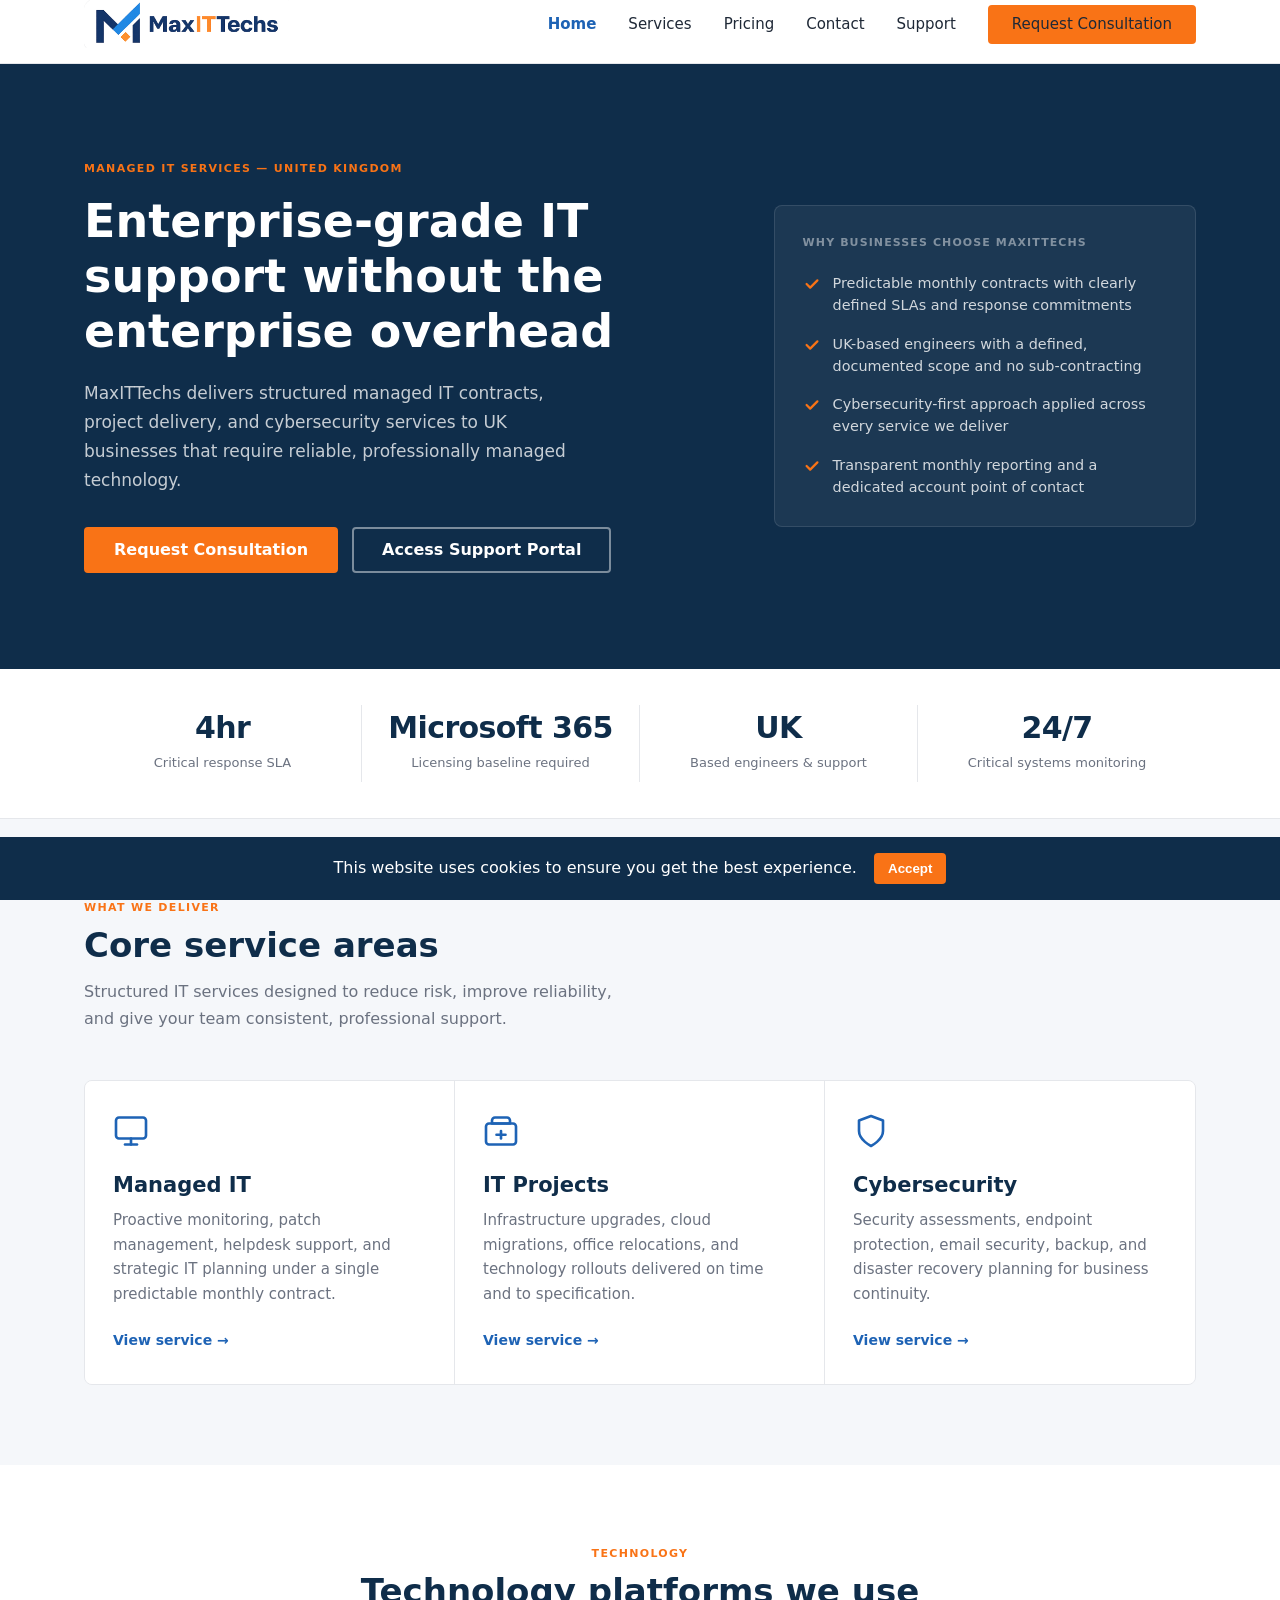
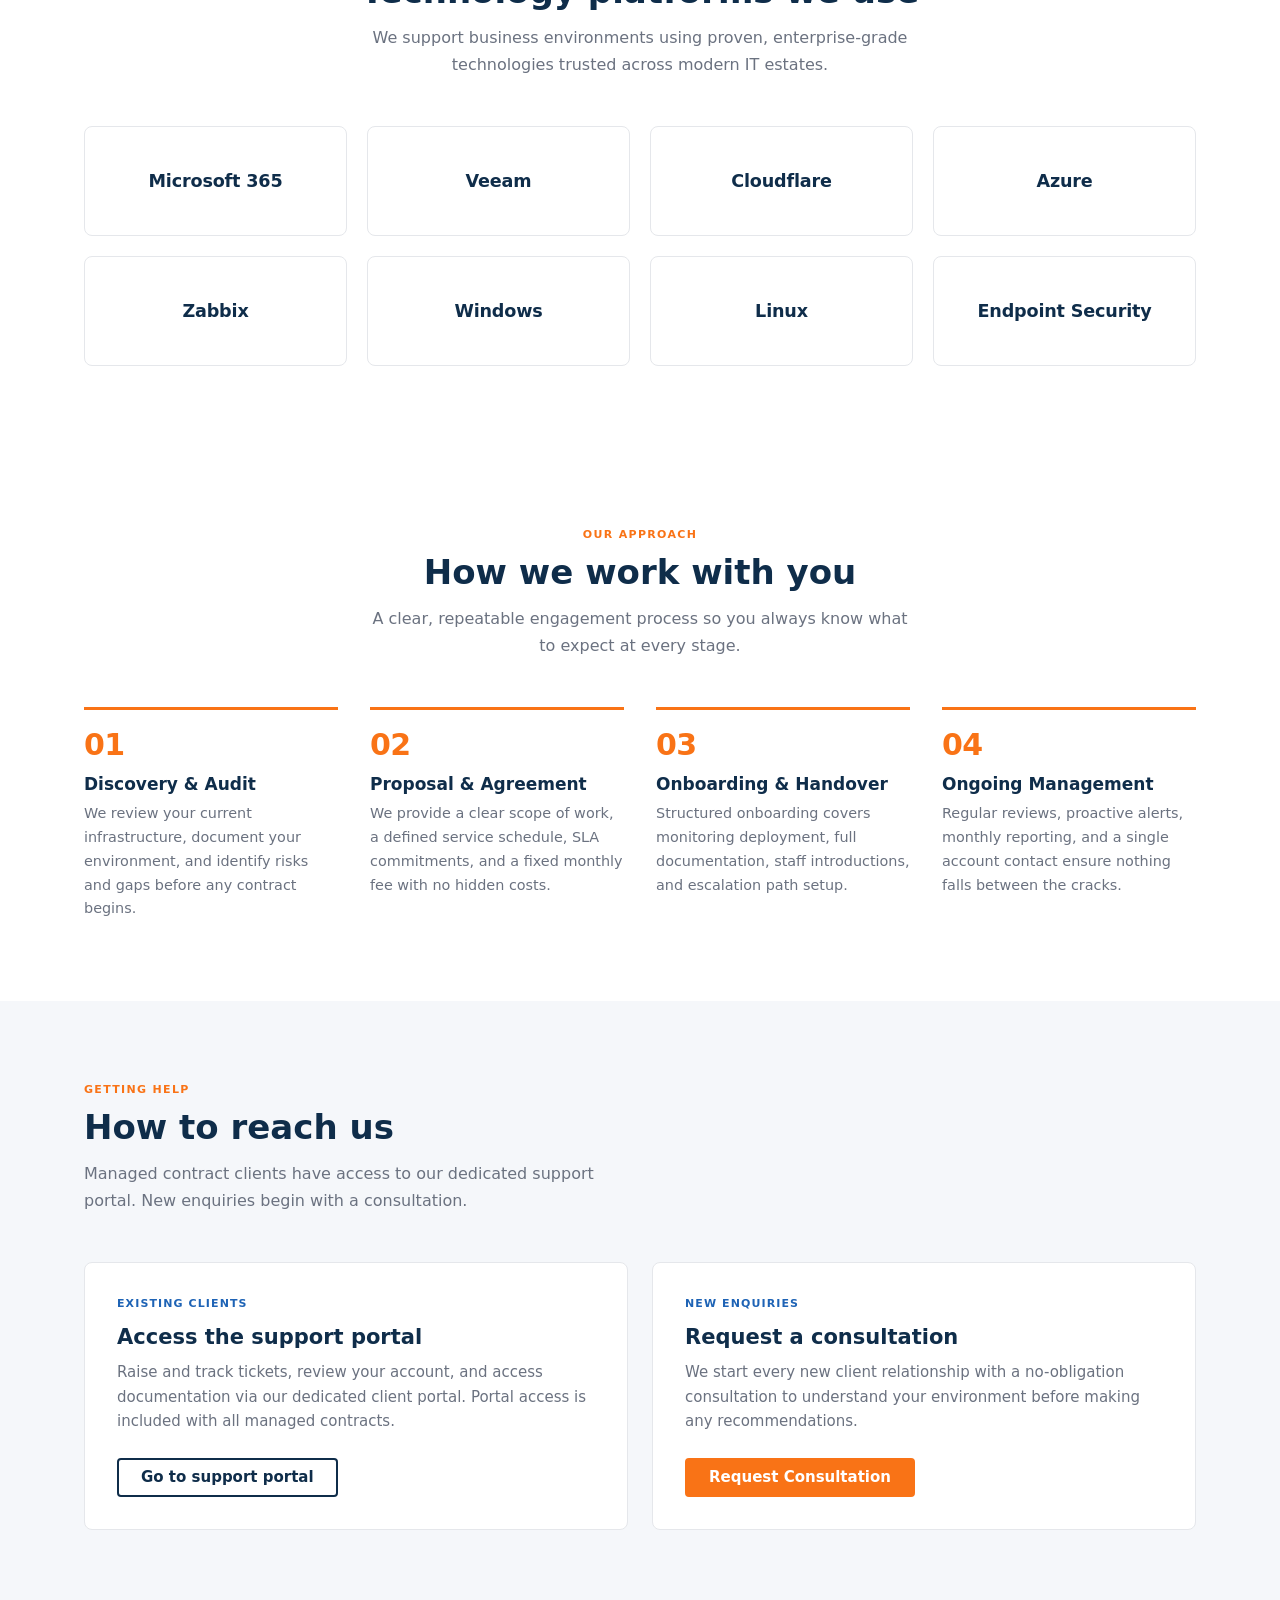
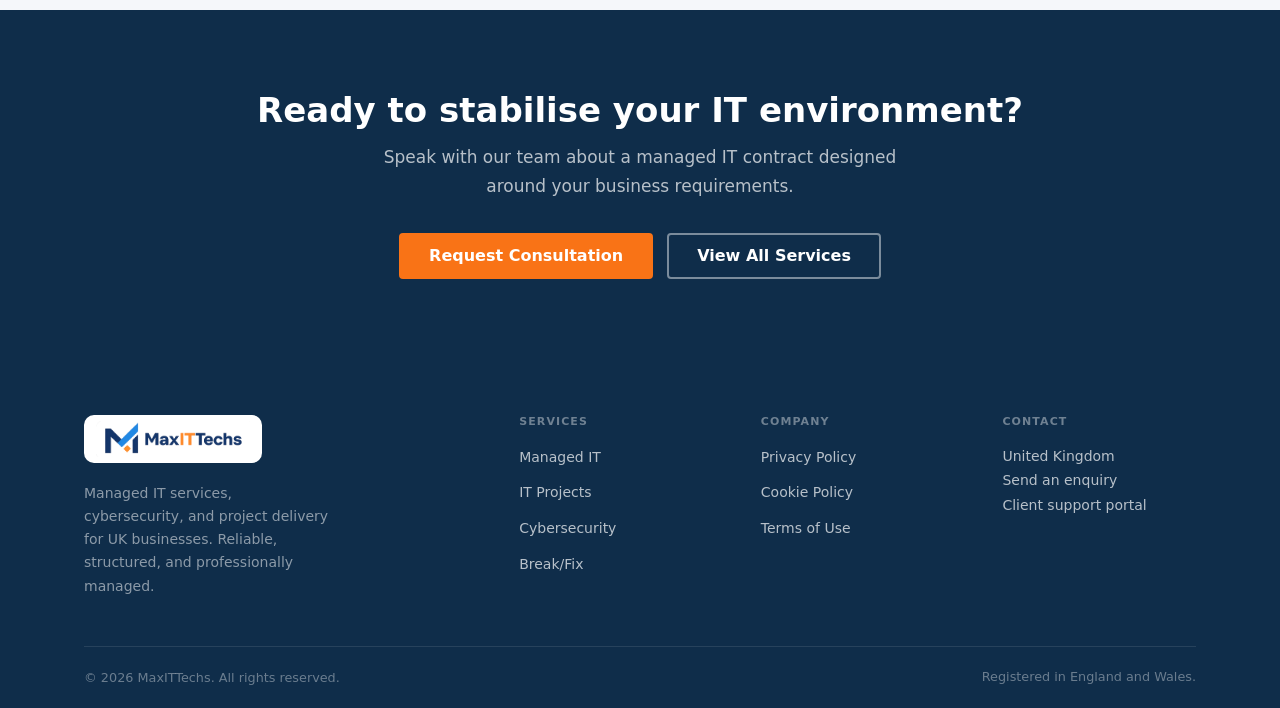
==== commit 81f7aecb: "Updated pricing page to Essential Professional Enterprise plans" ====
--- a/index.html
+++ b/index.html
@@ -6,23 +6,79 @@
   <title>MaxITTechs — Managed IT Services for UK Businesses</title>
   <meta name="description" content="MaxITTechs delivers managed IT support, cybersecurity, and IT project delivery for UK businesses. Structured, reliable, and professionally managed.">
   <link rel="stylesheet" href="assets/css/styles.css">
+  <style>
+    .logo-grid {
+      display: grid;
+      grid-template-columns: repeat(4, 1fr);
+      gap: 20px;
+    }
+
+    .logo-tile {
+      border: 1px solid var(--color-border);
+      border-radius: var(--radius-md);
+      background: var(--color-white);
+      padding: 28px 20px;
+      text-align: center;
+      display: flex;
+      align-items: center;
+      justify-content: center;
+      min-height: 110px;
+    }
+
+    .logo-tile span {
+      font-size: 1.1rem;
+      font-weight: 700;
+      color: var(--color-navy);
+      letter-spacing: -0.01em;
+    }
+
+    @media (max-width: 900px) {
+      .logo-grid {
+        grid-template-columns: repeat(2, 1fr);
+      }
+    }
+
+    @media (max-width: 480px) {
+      .logo-grid {
+        grid-template-columns: 1fr;
+      }
+    }
+
+    #cookie-banner button {
+      margin-left: 12px;
+      padding: 8px 14px;
+      border: none;
+      border-radius: 4px;
+      background: #F97316;
+      color: white;
+      font-weight: 600;
+      cursor: pointer;
+    }
+
+    #cookie-banner button:hover {
+      background: #e8680e;
+    }
+  </style>
 </head>
-<div id="cookie-banner" style="position:fixed;bottom:0;left:0;right:0;background:#0F2D4A;color:white;padding:16px;text-align:center;z-index:9999;">
-  This website uses cookies to ensure you get the best experience.
-  <button onclick="acceptCookies()" style="margin-left:12px;padding:6px 12px;">Accept</button>
-</div>
-
-<script>
-function acceptCookies() {
-  localStorage.setItem("cookiesAccepted", "true");
-  document.getElementById("cookie-banner").style.display = "none";
-}
-
-if(localStorage.getItem("cookiesAccepted")) {
-  document.getElementById("cookie-banner").style.display = "none";
-}
-</script>
 <body>
+
+  <div id="cookie-banner" style="position:fixed;bottom:0;left:0;right:0;background:#0F2D4A;color:white;padding:16px;text-align:center;z-index:9999;">
+    This website uses cookies to ensure you get the best experience.
+    <button onclick="acceptCookies()">Accept</button>
+  </div>
+
+  <script>
+    function acceptCookies() {
+      localStorage.setItem("cookiesAccepted", "true");
+      document.getElementById("cookie-banner").style.display = "none";
+    }
+
+    window.addEventListener("DOMContentLoaded", function () {
+      if (localStorage.getItem("cookiesAccepted")) {
+        document.getElementById("cookie-banner").style.display = "none";
+      }
+    });
+  </script>
 
   <!-- Navigation -->
   <nav class="site-nav">
@@ -104,7 +160,7 @@
           <span class="credibility-label">Critical response SLA</span>
         </div>
         <div class="credibility-item">
-          <span class="credibility-value">M365 BP</span>
+          <span class="credibility-value">Microsoft 365</span>
           <span class="credibility-label">Licensing baseline required</span>
         </div>
         <div class="credibility-item">
@@ -161,6 +217,28 @@
           <a href="services.html#cybersecurity" class="link-arrow">View service</a>
         </div>
 
+      </div>
+    </div>
+  </section>
+
+  <!-- Technology Platforms -->
+  <section class="section bg-white">
+    <div class="container">
+      <div class="section-header-center">
+        <div class="overline">Technology</div>
+        <h2>Technology platforms we use</h2>
+        <p>We support business environments using proven, enterprise-grade technologies trusted across modern IT estates.</p>
+      </div>
+
+      <div class="logo-grid">
+        <div class="logo-tile"><span>Microsoft 365</span></div>
+        <div class="logo-tile"><span>Veeam</span></div>
+        <div class="logo-tile"><span>Cloudflare</span></div>
+        <div class="logo-tile"><span>Azure</span></div>
+        <div class="logo-tile"><span>Zabbix</span></div>
+        <div class="logo-tile"><span>Windows</span></div>
+        <div class="logo-tile"><span>Linux</span></div>
+        <div class="logo-tile"><span>Endpoint Security</span></div>
       </div>
     </div>
   </section>
@@ -283,4 +361,4 @@
   </footer>
 
 </body>
-</html>
+</html>
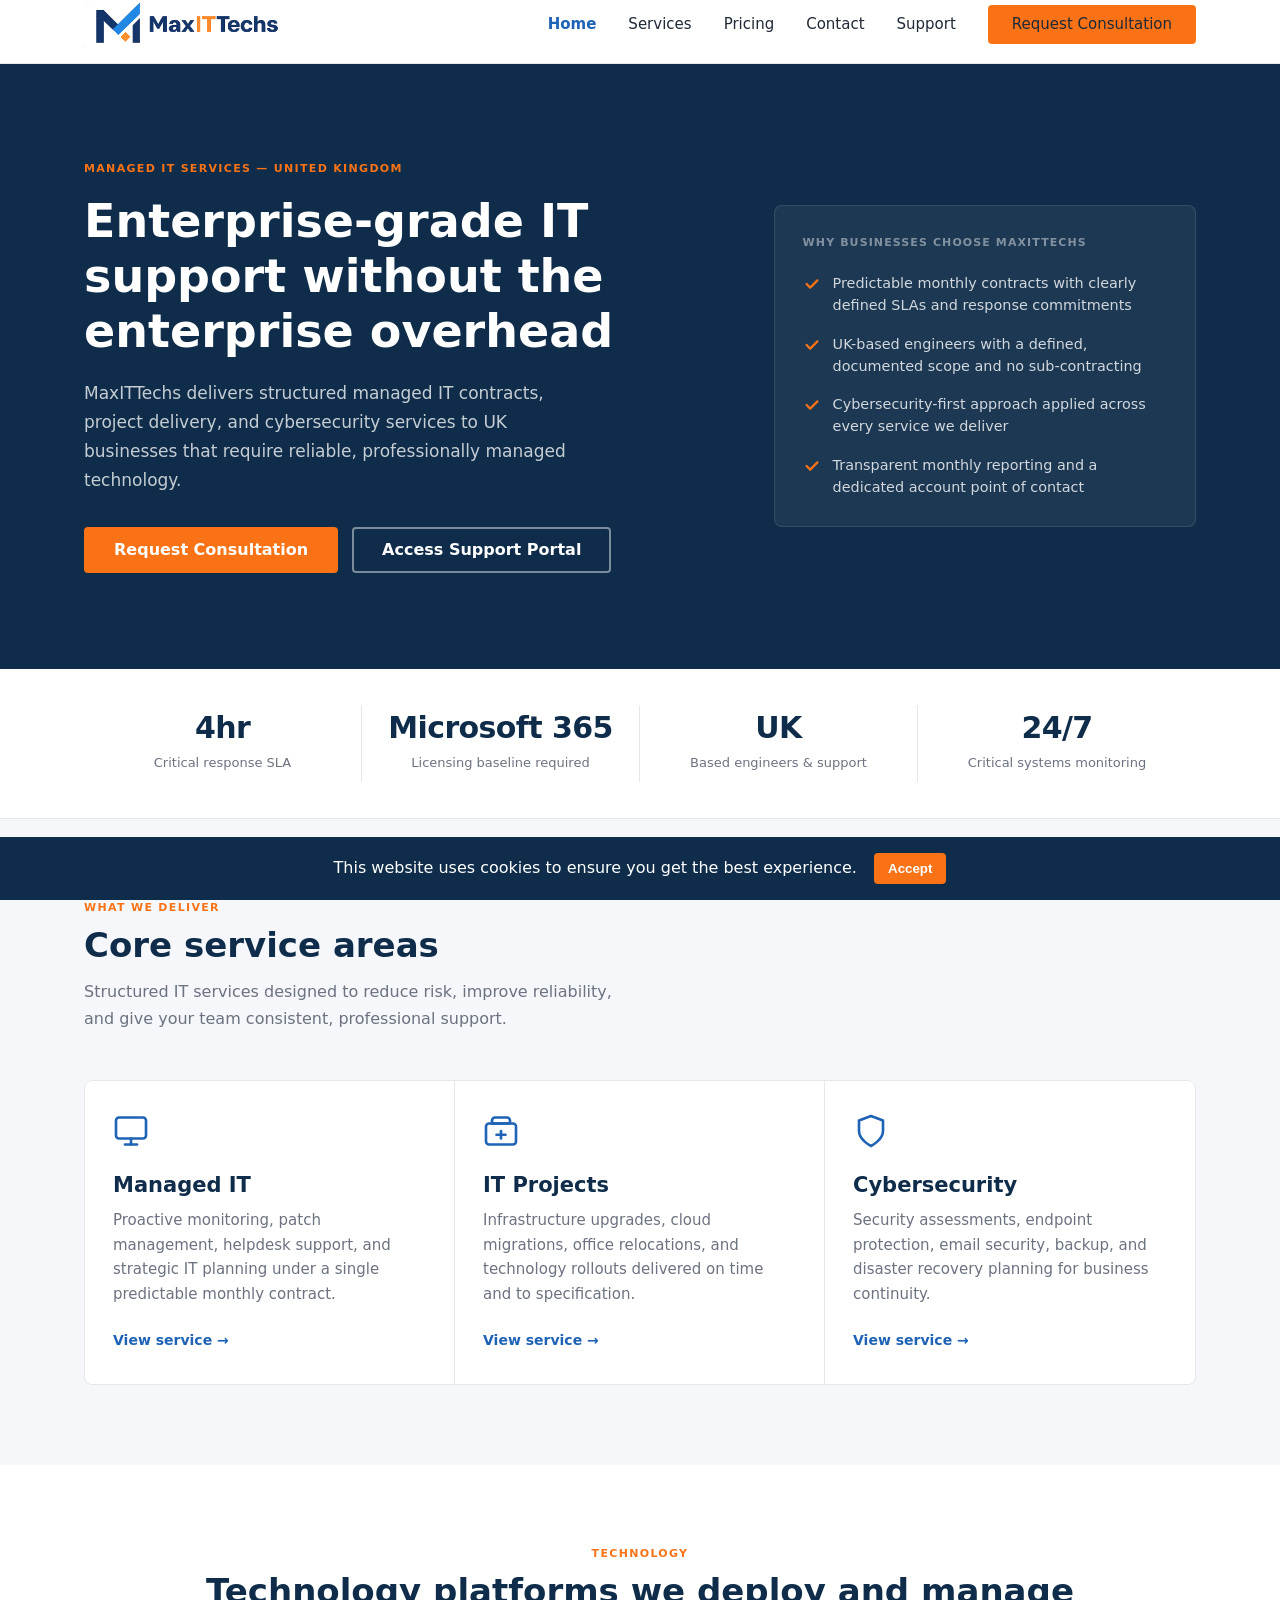
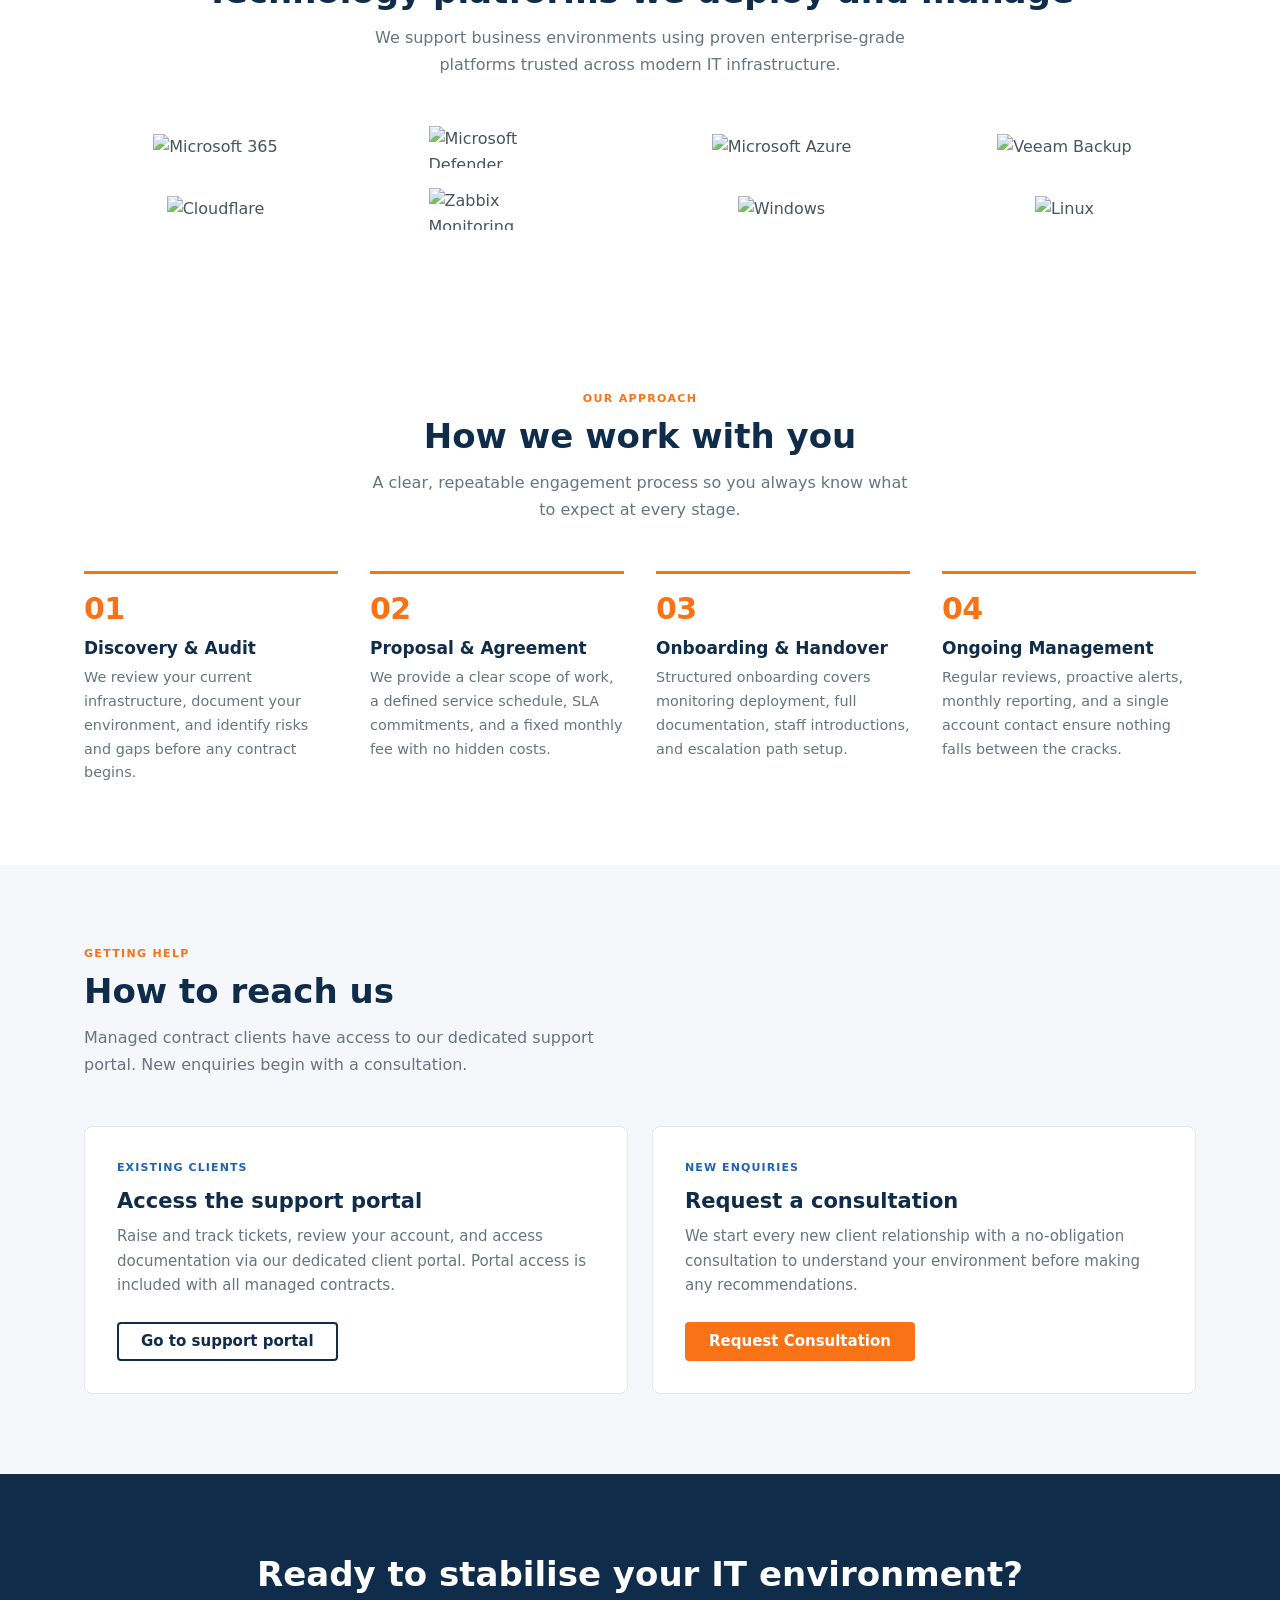
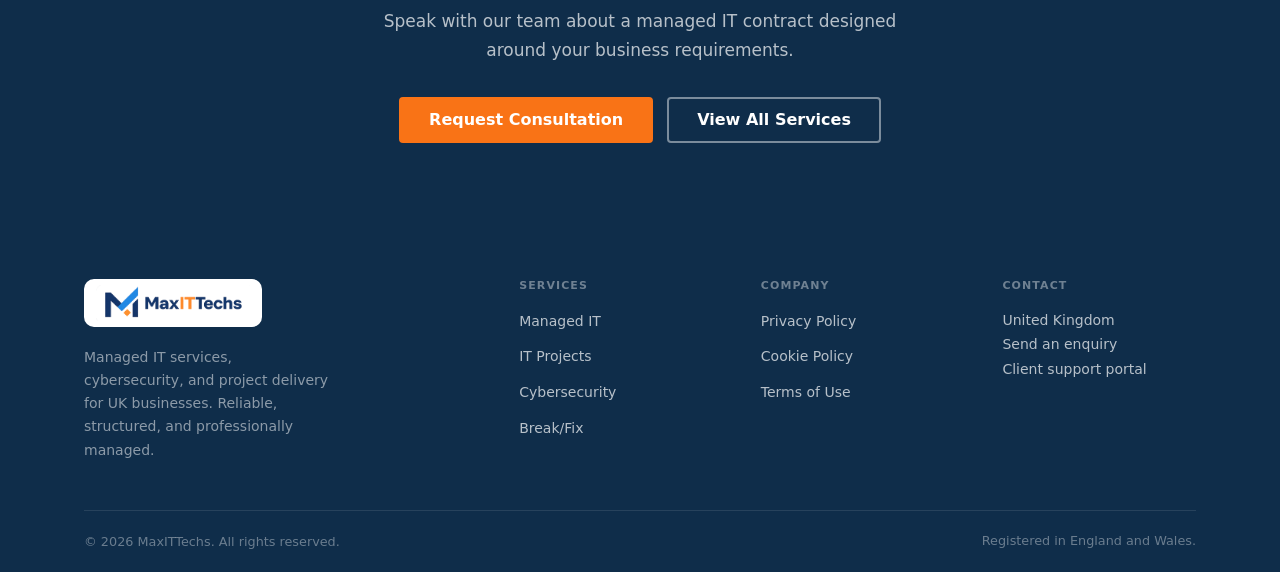
==== commit 20bde708: "Updated pricing page to Essential Professional Enterprise plans" ====
--- a/index.html
+++ b/index.html
@@ -221,27 +221,56 @@
     </div>
   </section>
 
-  <!-- Technology Platforms -->
-  <section class="section bg-white">
-    <div class="container">
-      <div class="section-header-center">
-        <div class="overline">Technology</div>
-        <h2>Technology platforms we use</h2>
-        <p>We support business environments using proven, enterprise-grade technologies trusted across modern IT estates.</p>
-      </div>
-
-      <div class="logo-grid">
-        <div class="logo-tile"><span>Microsoft 365</span></div>
-        <div class="logo-tile"><span>Veeam</span></div>
-        <div class="logo-tile"><span>Cloudflare</span></div>
-        <div class="logo-tile"><span>Azure</span></div>
-        <div class="logo-tile"><span>Zabbix</span></div>
-        <div class="logo-tile"><span>Windows</span></div>
-        <div class="logo-tile"><span>Linux</span></div>
-        <div class="logo-tile"><span>Endpoint Security</span></div>
-      </div>
-    </div>
-  </section>
+<!-- Technology Platforms -->
+<section class="section bg-white">
+  <div class="container">
+
+    <div class="section-header-center">
+      <div class="overline">Technology</div>
+      <h2>Technology platforms we deploy and manage</h2>
+      <p>
+        We support business environments using proven enterprise-grade platforms trusted across modern IT infrastructure.
+      </p>
+    </div>
+
+    <div class="logo-grid">
+
+      <div class="logo-item">
+        <img src="assets/logos/microsoft.svg" alt="Microsoft 365">
+      </div>
+
+      <div class="logo-item">
+        <img src="assets/logos/Defender.svg" alt="Microsoft Defender">
+      </div>
+
+      <div class="logo-item">
+        <img src="assets/logos/AZURE.svg" alt="Microsoft Azure">
+      </div>
+
+      <div class="logo-item">
+        <img src="assets/logos/veeam.svg" alt="Veeam Backup">
+      </div>
+
+      <div class="logo-item">
+        <img src="assets/logos/cloudflare.svg" alt="Cloudflare">
+      </div>
+
+      <div class="logo-item">
+        <img src="assets/logos/Zabbix.svg" alt="Zabbix Monitoring">
+      </div>
+
+      <div class="logo-item">
+        <img src="assets/logos/Windows.svg" alt="Windows">
+      </div>
+
+      <div class="logo-item">
+        <img src="assets/logos/Linux.svg" alt="Linux">
+      </div>
+
+    </div>
+
+  </div>
+</section>
 
   <!-- How We Work -->
   <section class="section bg-white">
--- a/assets/css/styles.css
+++ b/assets/css/styles.css
@@ -1432,3 +1432,33 @@
     min-width: unset;
   }
 }
+.logo-grid {
+  display: grid;
+  grid-template-columns: repeat(4, 1fr);
+  gap: 40px;
+  align-items: center;
+  margin-top: 40px;
+}
+
+.logo-item {
+  display: flex;
+  justify-content: center;
+  align-items: center;
+  opacity: 0.8;
+  transition: opacity 0.2s ease;
+}
+
+.logo-item:hover {
+  opacity: 1;
+}
+
+.logo-item img {
+  max-height: 42px;
+  max-width: 140px;
+}
+
+@media (max-width: 900px) {
+  .logo-grid {
+    grid-template-columns: repeat(2, 1fr);
+  }
+}
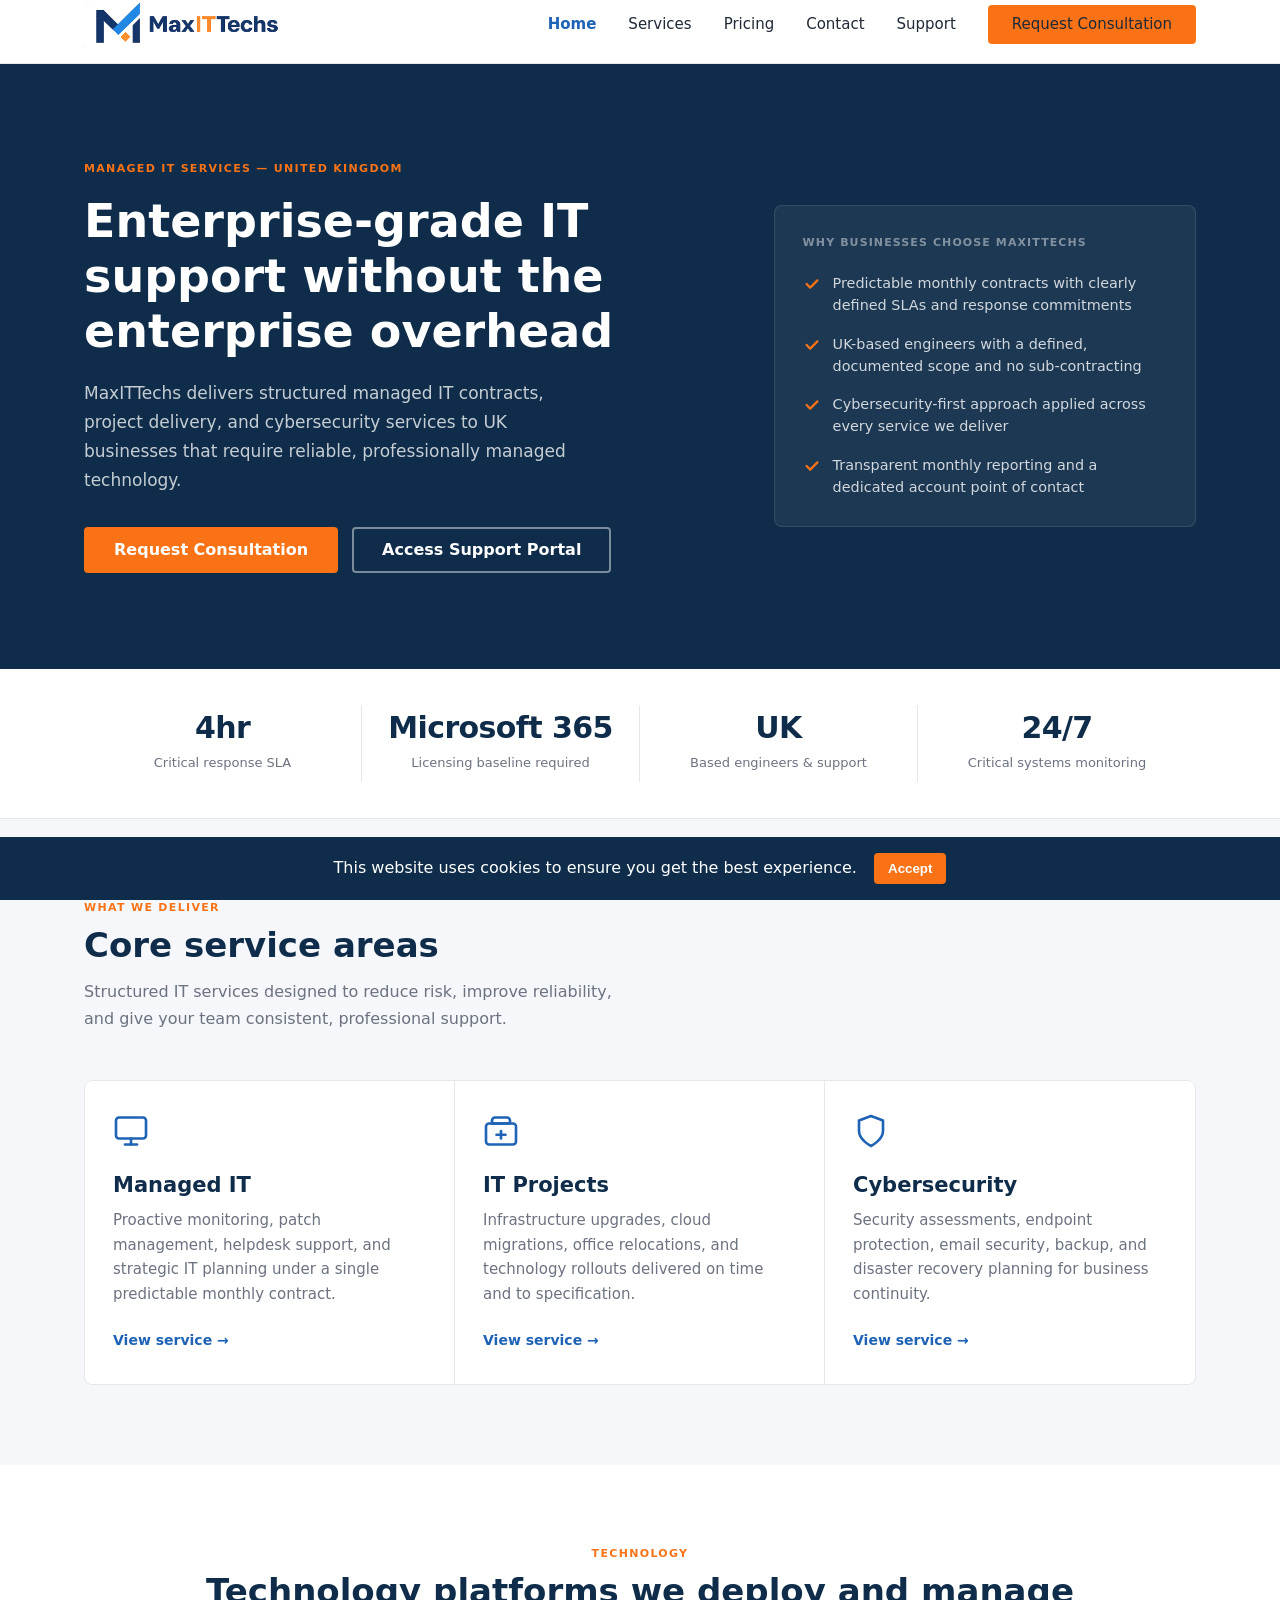
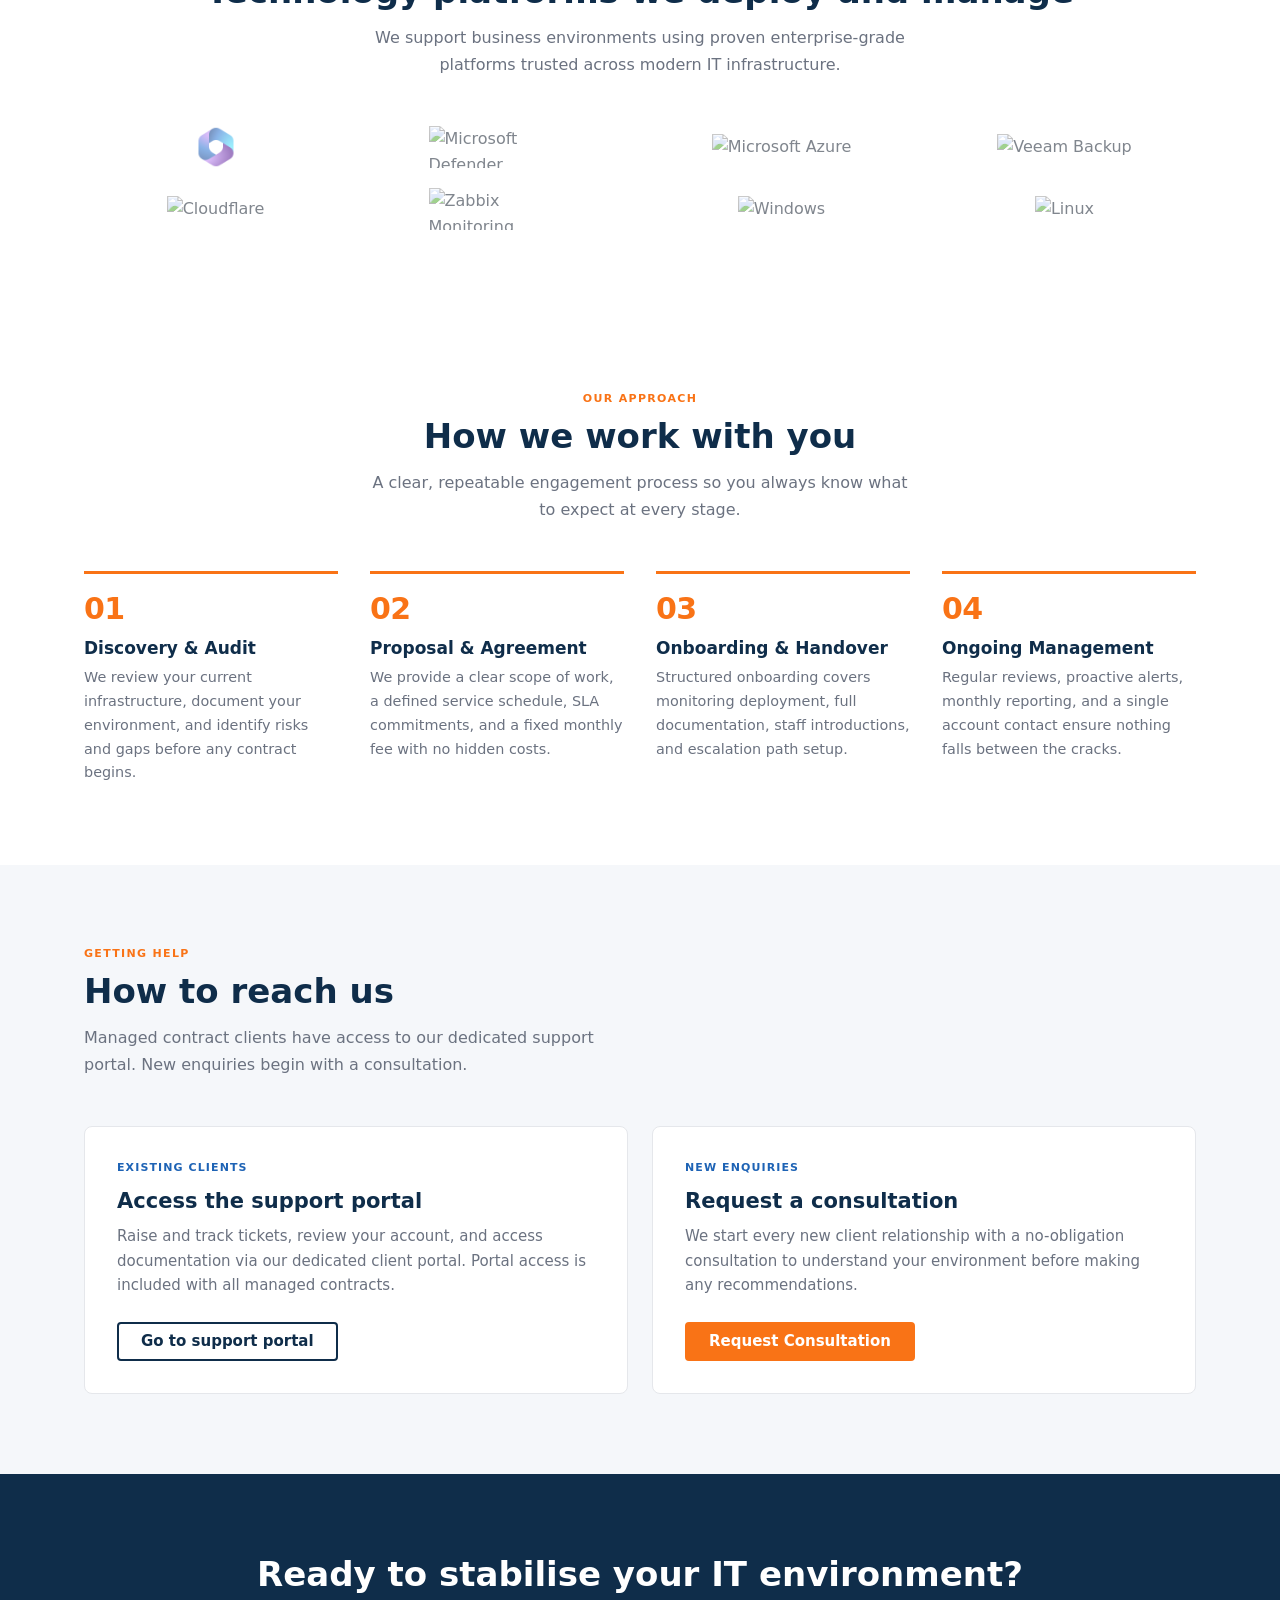
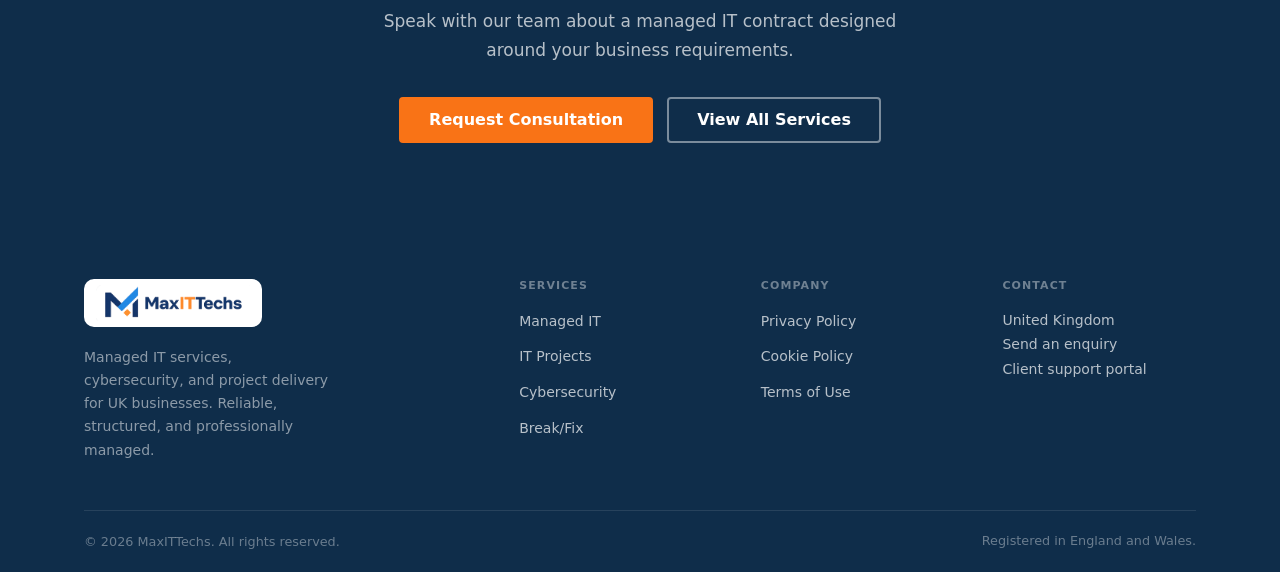
==== commit ebbd1342: "Updated pricing page to Essential Professional Enterprise plans" ====
--- a/index.html
+++ b/index.html
@@ -236,7 +236,7 @@
     <div class="logo-grid">
 
       <div class="logo-item">
-        <img src="assets/logos/microsoft.svg" alt="Microsoft 365">
+        <img src="assets/logos/microsoft.png" alt="Microsoft 365">
       </div>
 
       <div class="logo-item">
--- a/assets/css/styles.css
+++ b/assets/css/styles.css
@@ -1461,4 +1461,13 @@
   .logo-grid {
     grid-template-columns: repeat(2, 1fr);
   }
+}
+.logo-item img {
+  max-height: 42px;
+  opacity: 0.7;
+  transition: opacity 0.2s ease;
+}
+
+.logo-item img:hover {
+  opacity: 1;
 }
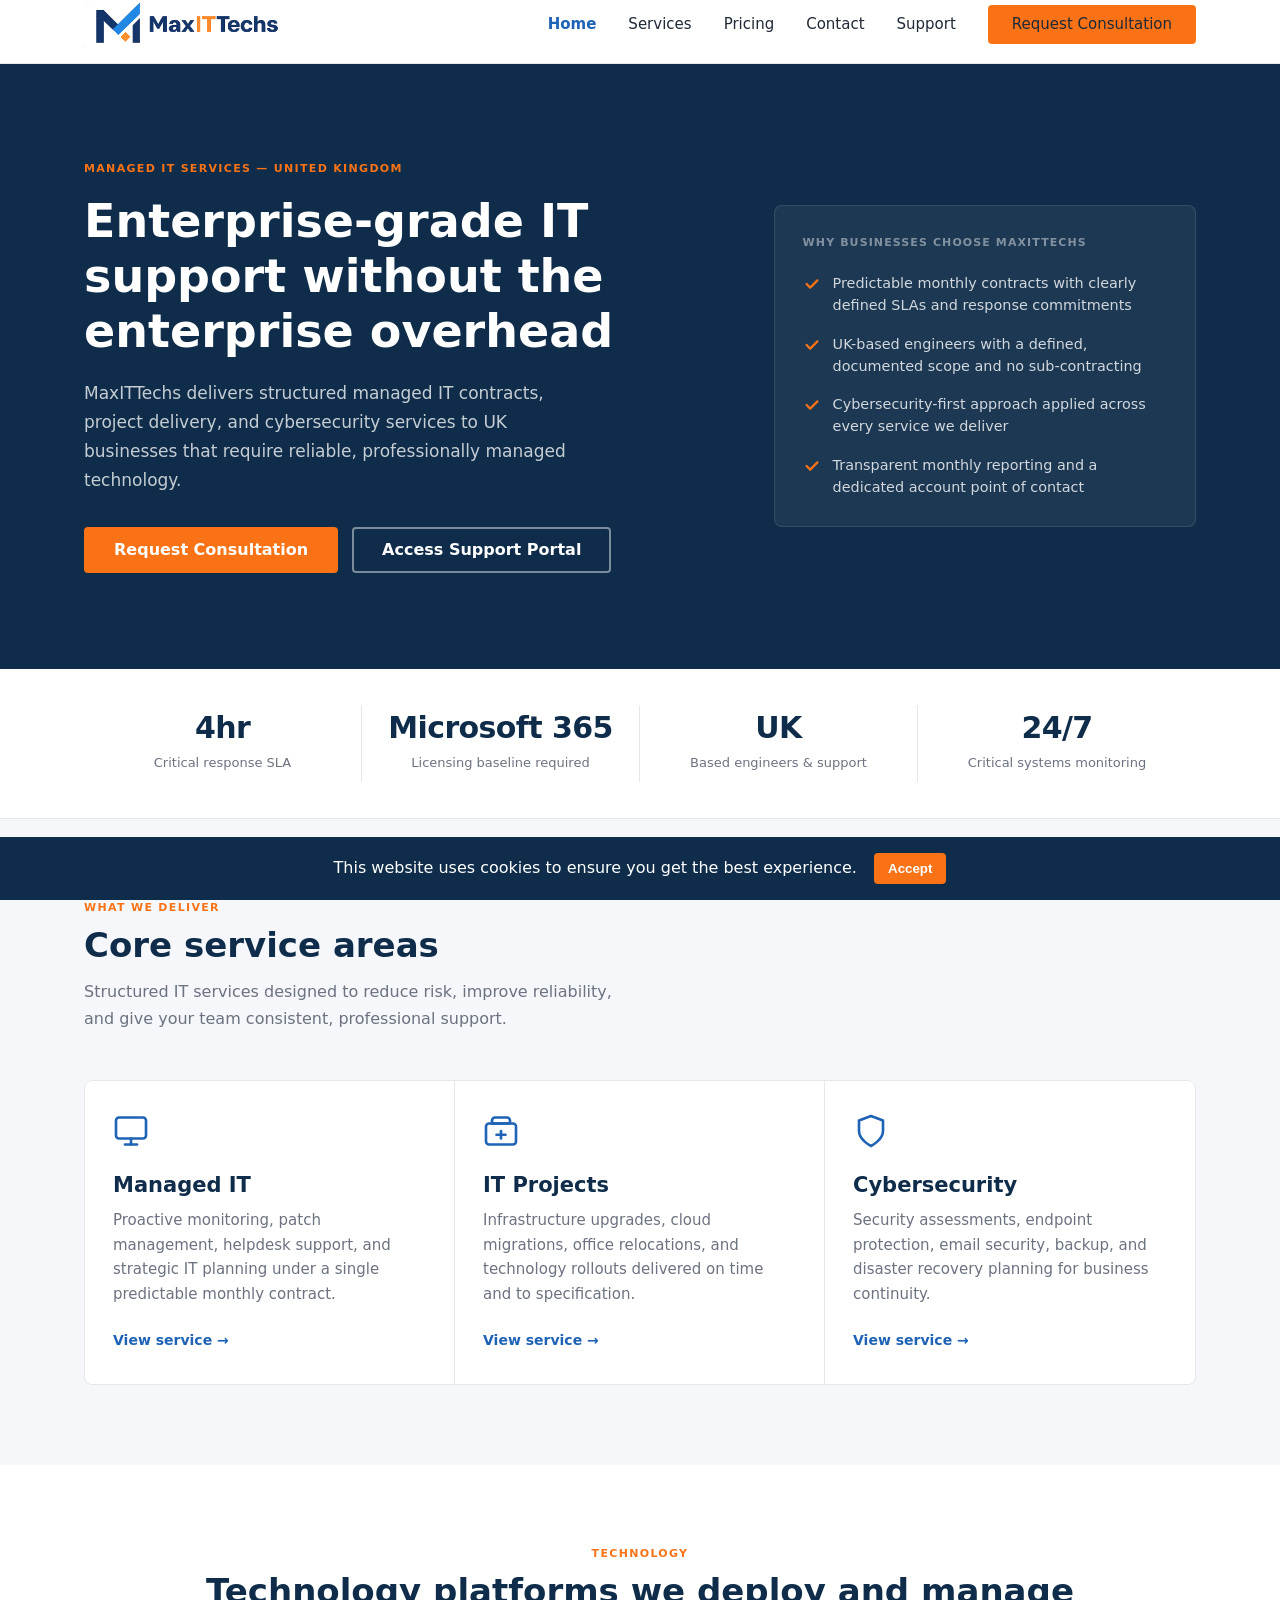
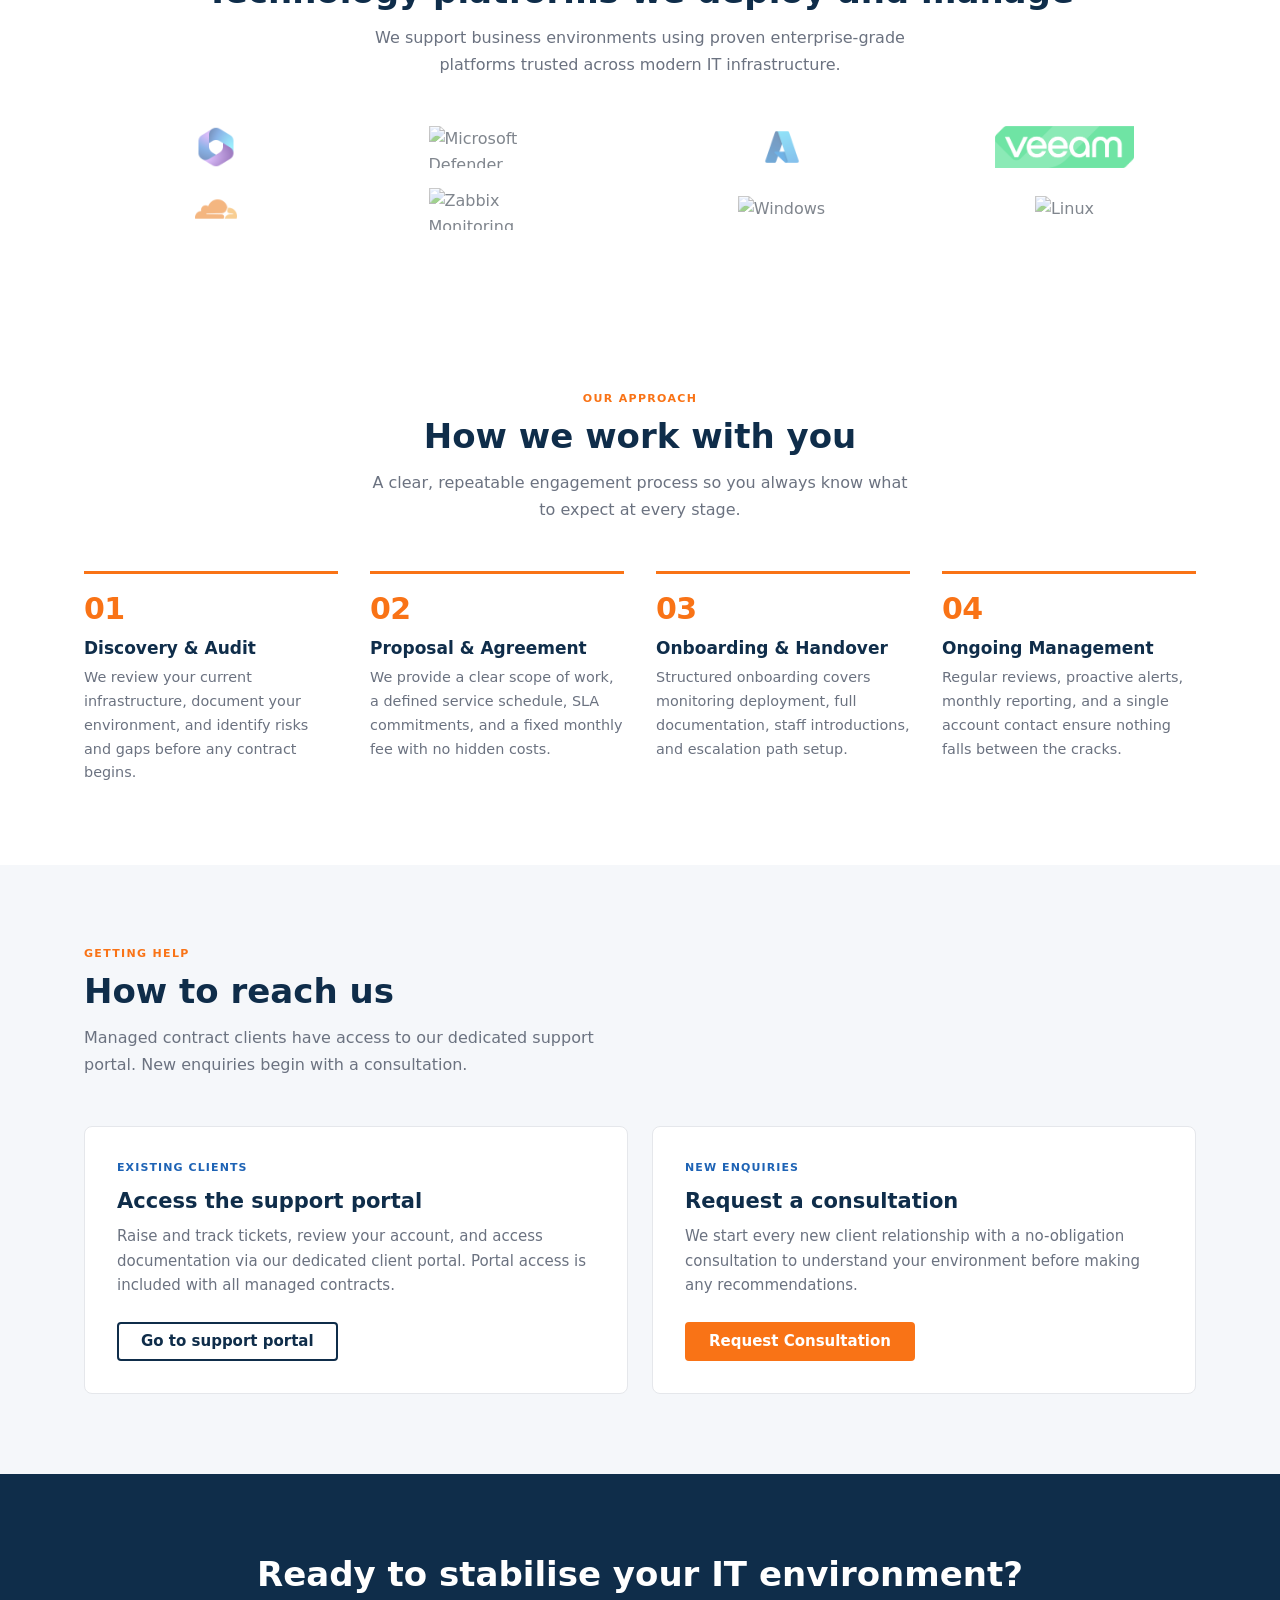
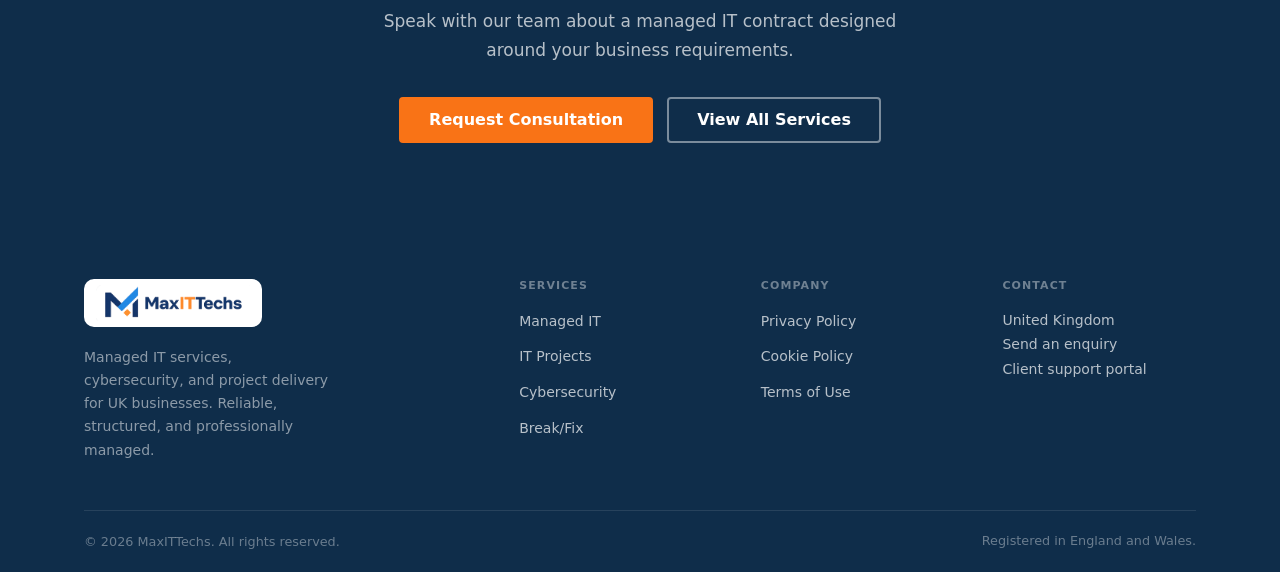
==== commit 68d3536f: "Updated pricing page to Essential Professional Enterprise plans" ====
--- a/index.html
+++ b/index.html
@@ -240,31 +240,31 @@
       </div>
 
       <div class="logo-item">
-        <img src="assets/logos/Defender.svg" alt="Microsoft Defender">
-      </div>
-
-      <div class="logo-item">
-        <img src="assets/logos/AZURE.svg" alt="Microsoft Azure">
-      </div>
-
-      <div class="logo-item">
-        <img src="assets/logos/veeam.svg" alt="Veeam Backup">
-      </div>
-
-      <div class="logo-item">
-        <img src="assets/logos/cloudflare.svg" alt="Cloudflare">
-      </div>
-
-      <div class="logo-item">
-        <img src="assets/logos/Zabbix.svg" alt="Zabbix Monitoring">
-      </div>
-
-      <div class="logo-item">
-        <img src="assets/logos/Windows.svg" alt="Windows">
-      </div>
-
-      <div class="logo-item">
-        <img src="assets/logos/Linux.svg" alt="Linux">
+        <img src="assets/logos/Defender.png" alt="Microsoft Defender">
+      </div>
+
+      <div class="logo-item">
+        <img src="assets/logos/azure.png" alt="Microsoft Azure">
+      </div>
+
+      <div class="logo-item">
+        <img src="assets/logos/veeam.png" alt="Veeam Backup">
+      </div>
+
+      <div class="logo-item">
+        <img src="assets/logos/cloudflare.png" alt="Cloudflare">
+      </div>
+
+      <div class="logo-item">
+        <img src="assets/logos/Zabbix.png" alt="Zabbix Monitoring">
+      </div>
+
+      <div class="logo-item">
+        <img src="assets/logos/Windows.png" alt="Windows">
+      </div>
+
+      <div class="logo-item">
+        <img src="assets/logos/Linux.png" alt="Linux">
       </div>
 
     </div>
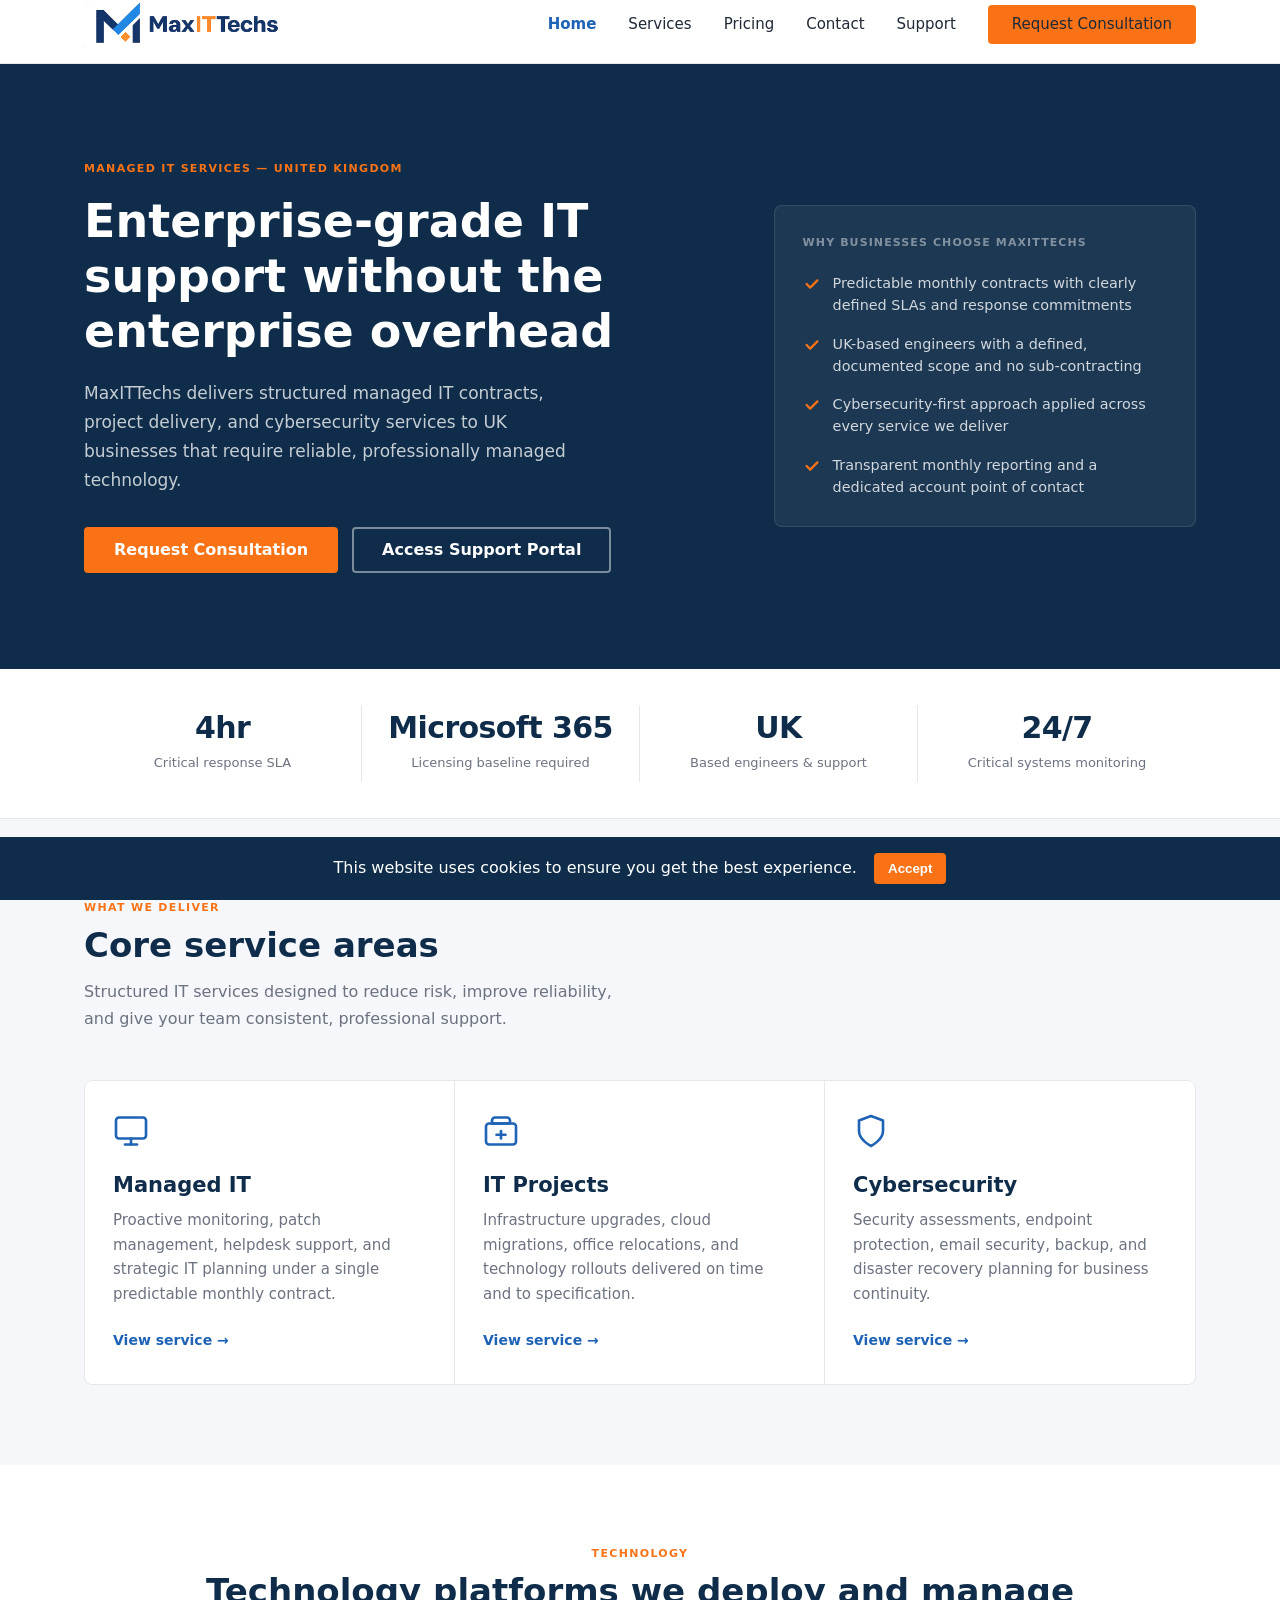
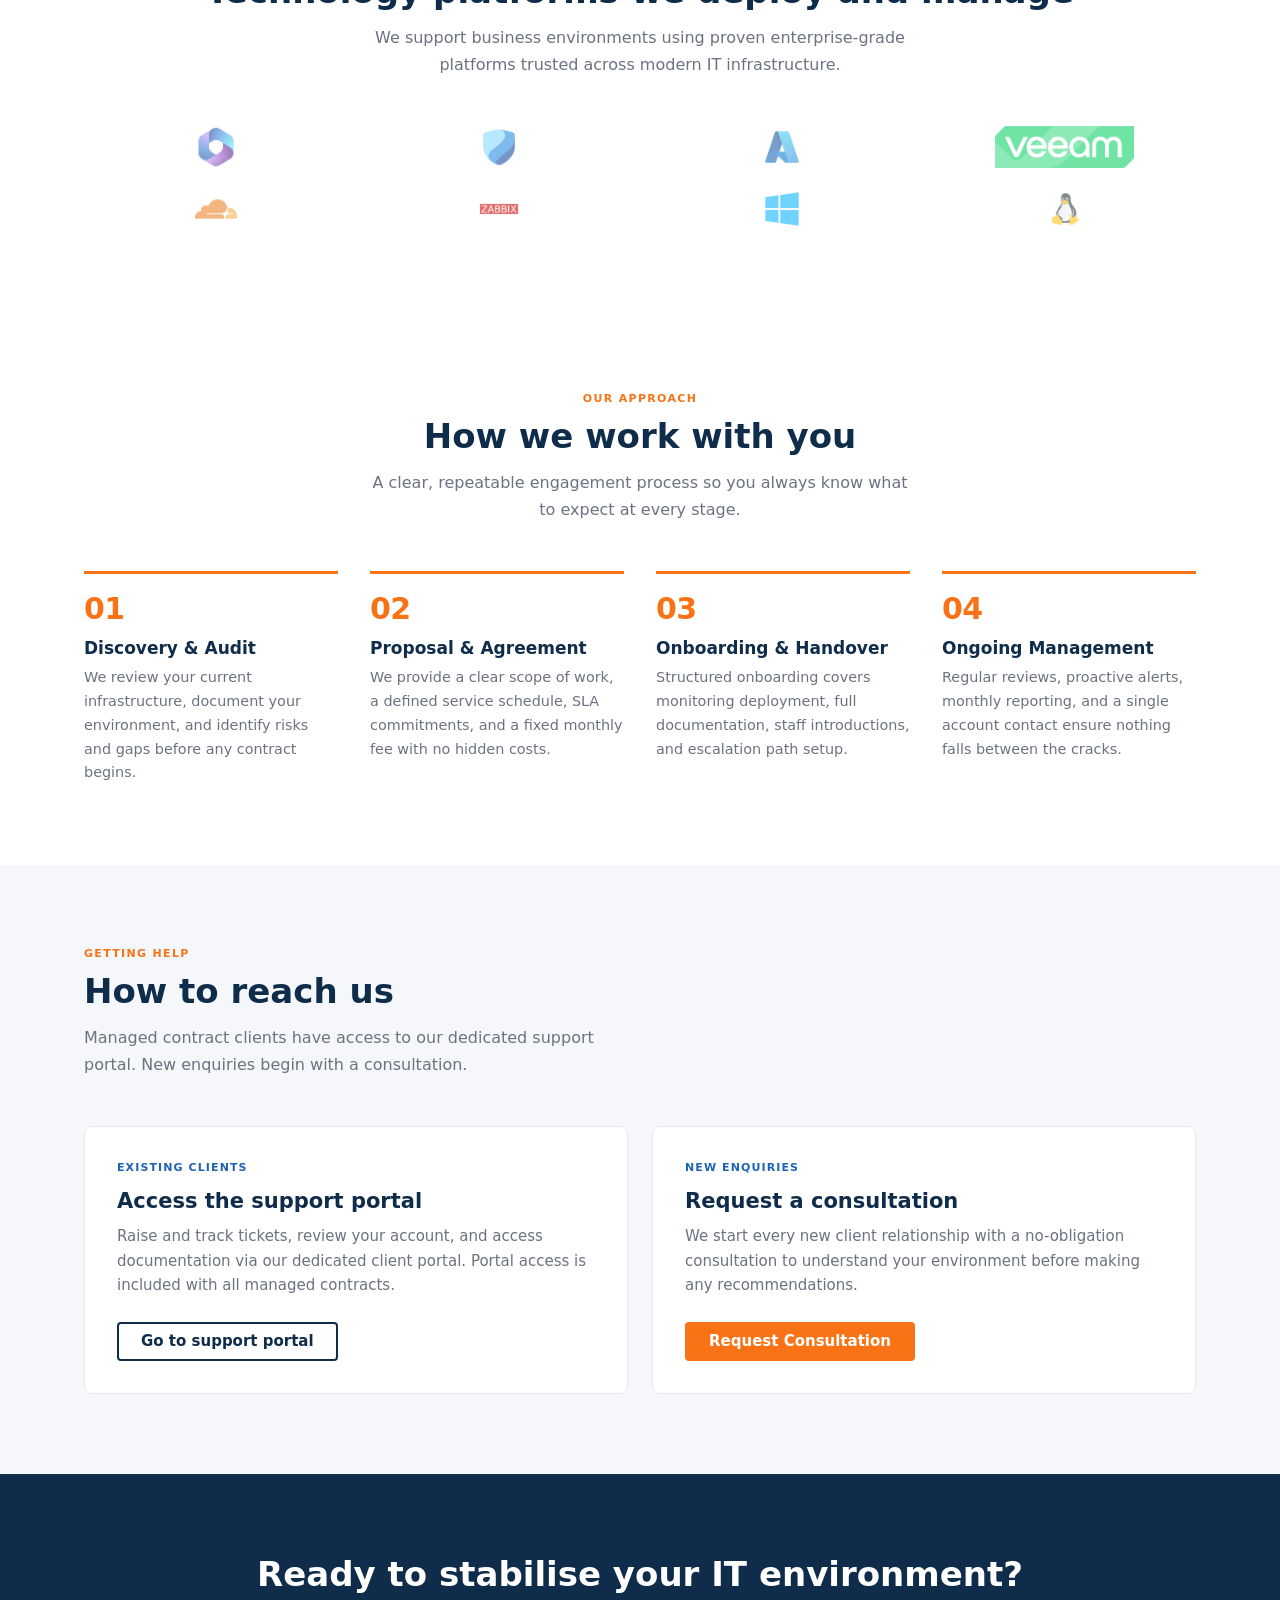
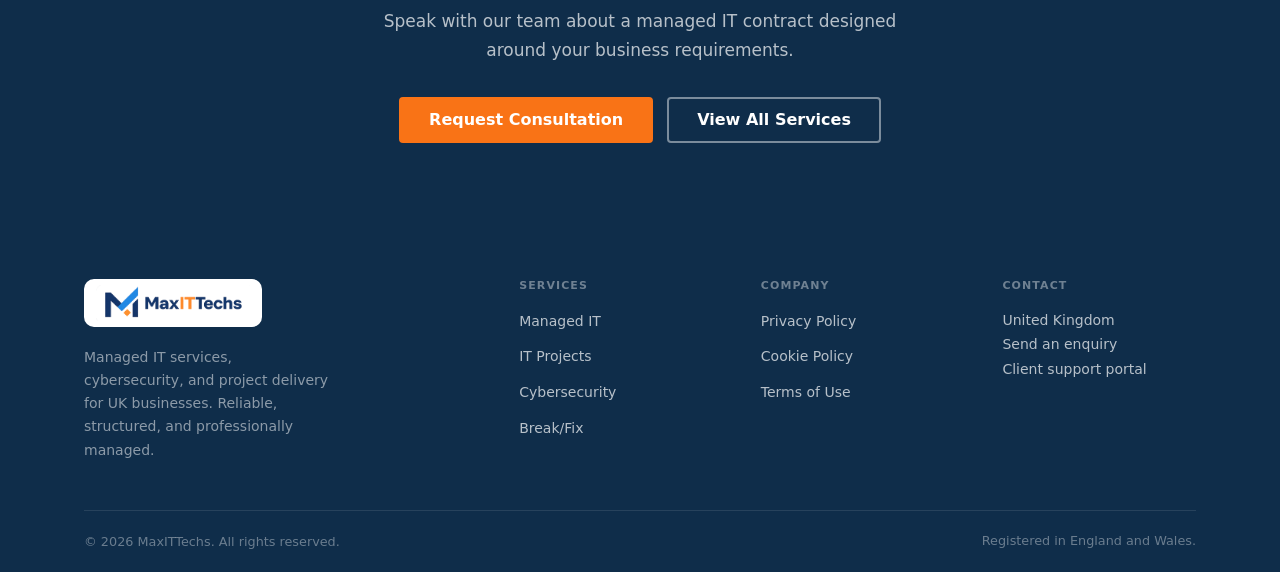
==== commit 6b9254a6: "Updated pricing page to Essential Professional Enterprise plans" ====
--- a/index.html
+++ b/index.html
@@ -240,7 +240,7 @@
       </div>
 
       <div class="logo-item">
-        <img src="assets/logos/Defender.png" alt="Microsoft Defender">
+        <img src="assets/logos/defender.png" alt="Microsoft Defender">
       </div>
 
       <div class="logo-item">
@@ -256,15 +256,15 @@
       </div>
 
       <div class="logo-item">
-        <img src="assets/logos/Zabbix.png" alt="Zabbix Monitoring">
-      </div>
-
-      <div class="logo-item">
-        <img src="assets/logos/Windows.png" alt="Windows">
-      </div>
-
-      <div class="logo-item">
-        <img src="assets/logos/Linux.png" alt="Linux">
+        <img src="assets/logos/zabbix.png" alt="Zabbix Monitoring">
+      </div>
+
+      <div class="logo-item">
+        <img src="assets/logos/windows.png" alt="Windows">
+      </div>
+
+      <div class="logo-item">
+        <img src="assets/logos/linux.png" alt="Linux">
       </div>
 
     </div>
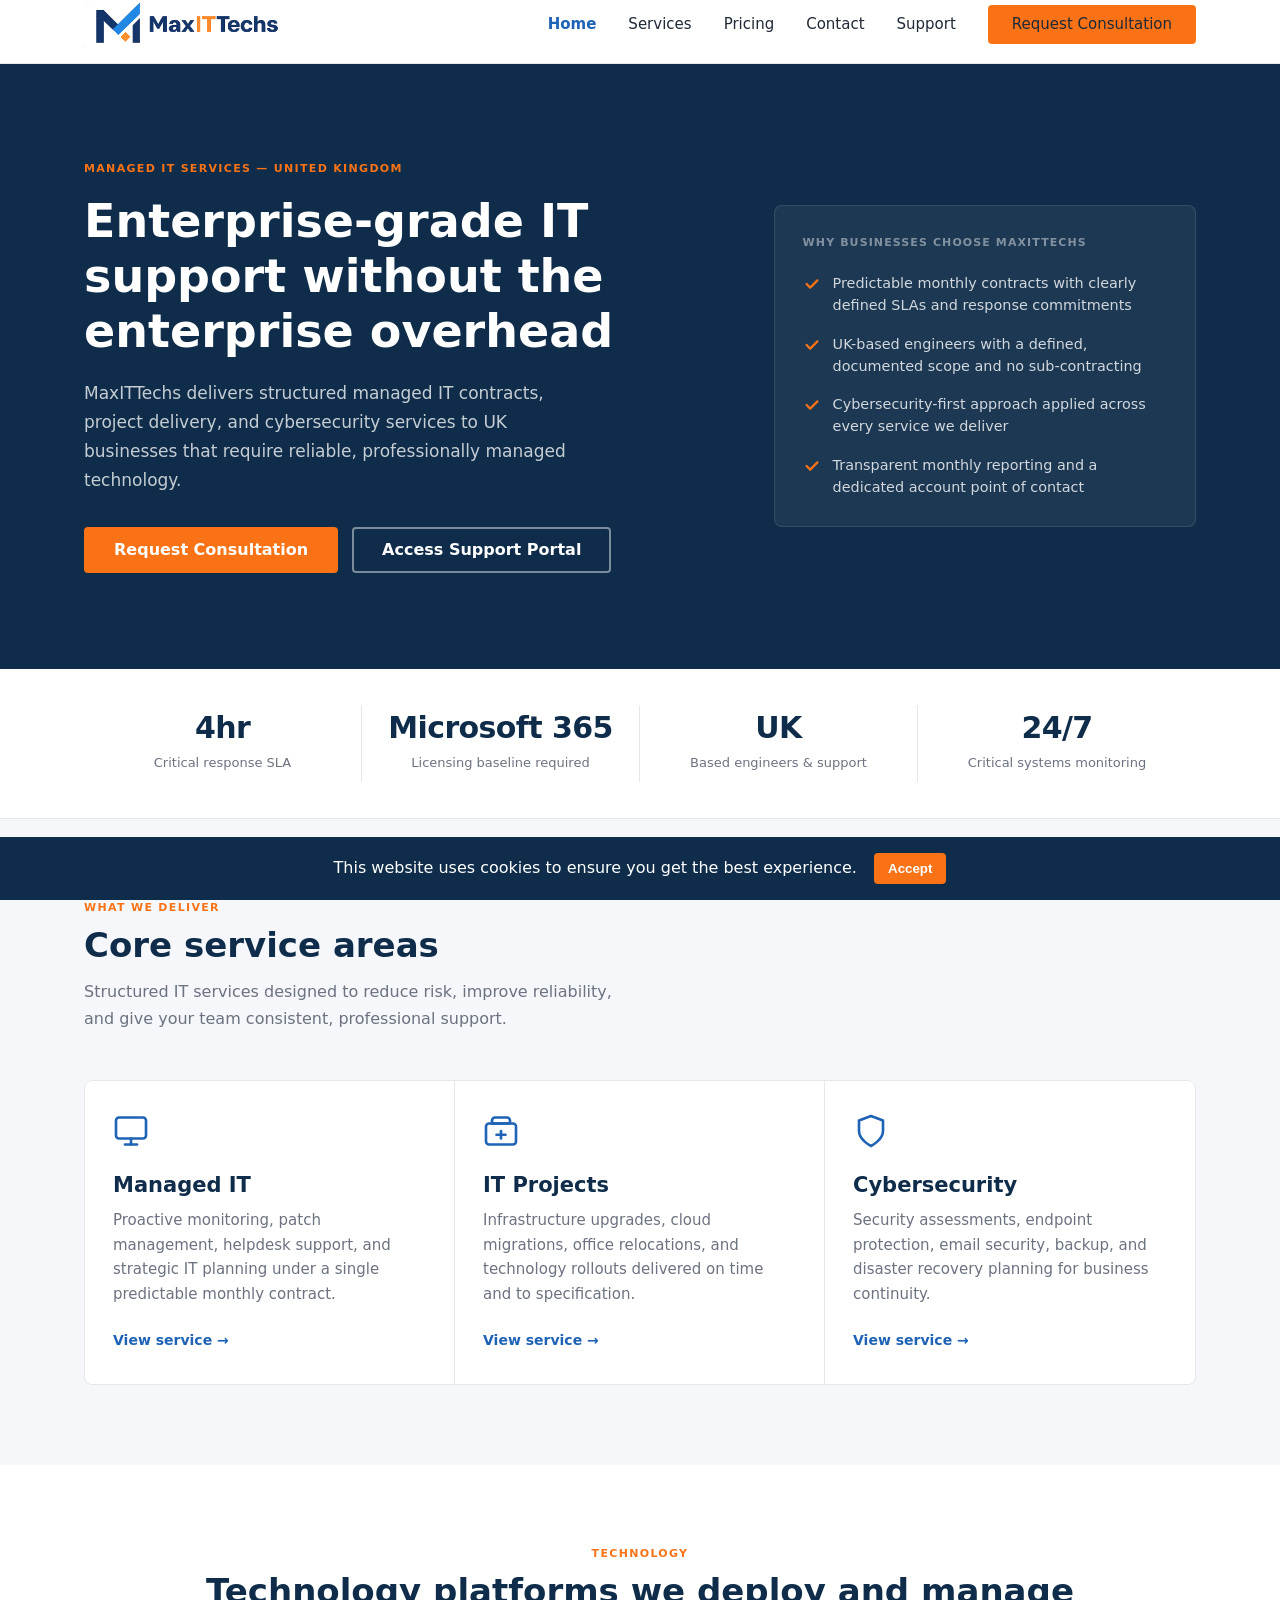
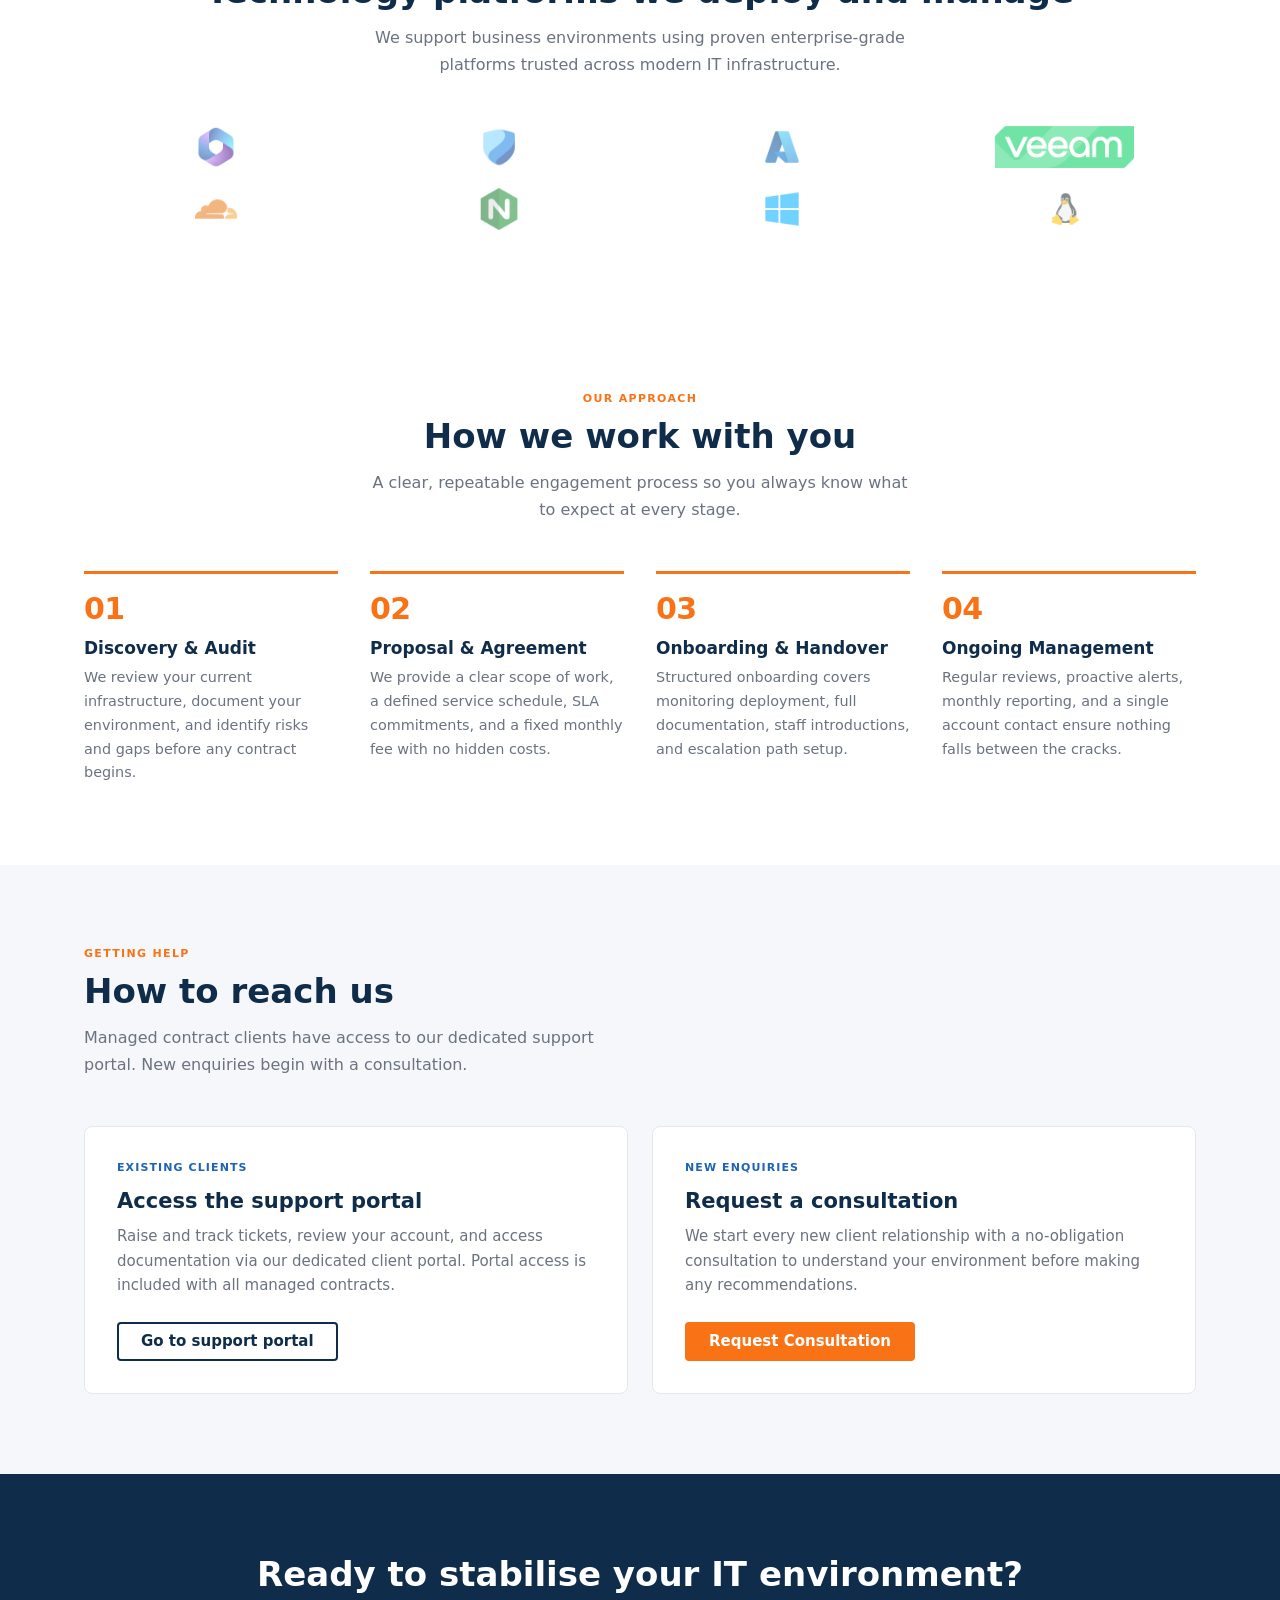
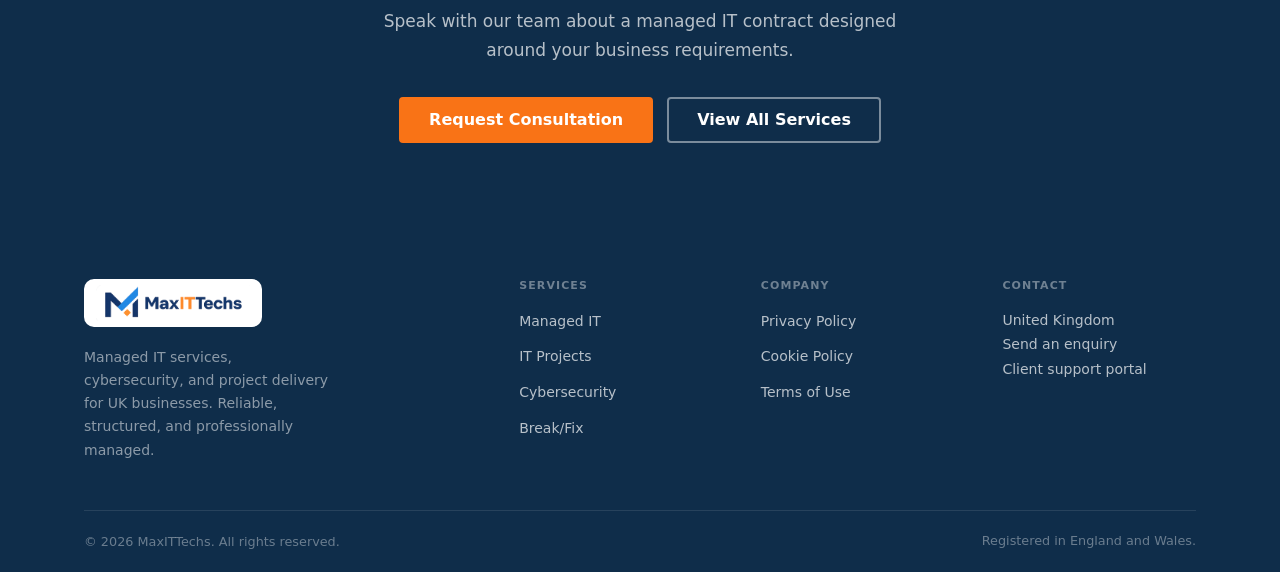
==== commit e5a395bd: "Updated pricing page to Essential Professional Enterprise plans" ====
--- a/index.html
+++ b/index.html
@@ -256,7 +256,7 @@
       </div>
 
       <div class="logo-item">
-        <img src="assets/logos/zabbix.png" alt="Zabbix Monitoring">
+        <img src="assets/logos/nginx.png" alt="nginx">
       </div>
 
       <div class="logo-item">
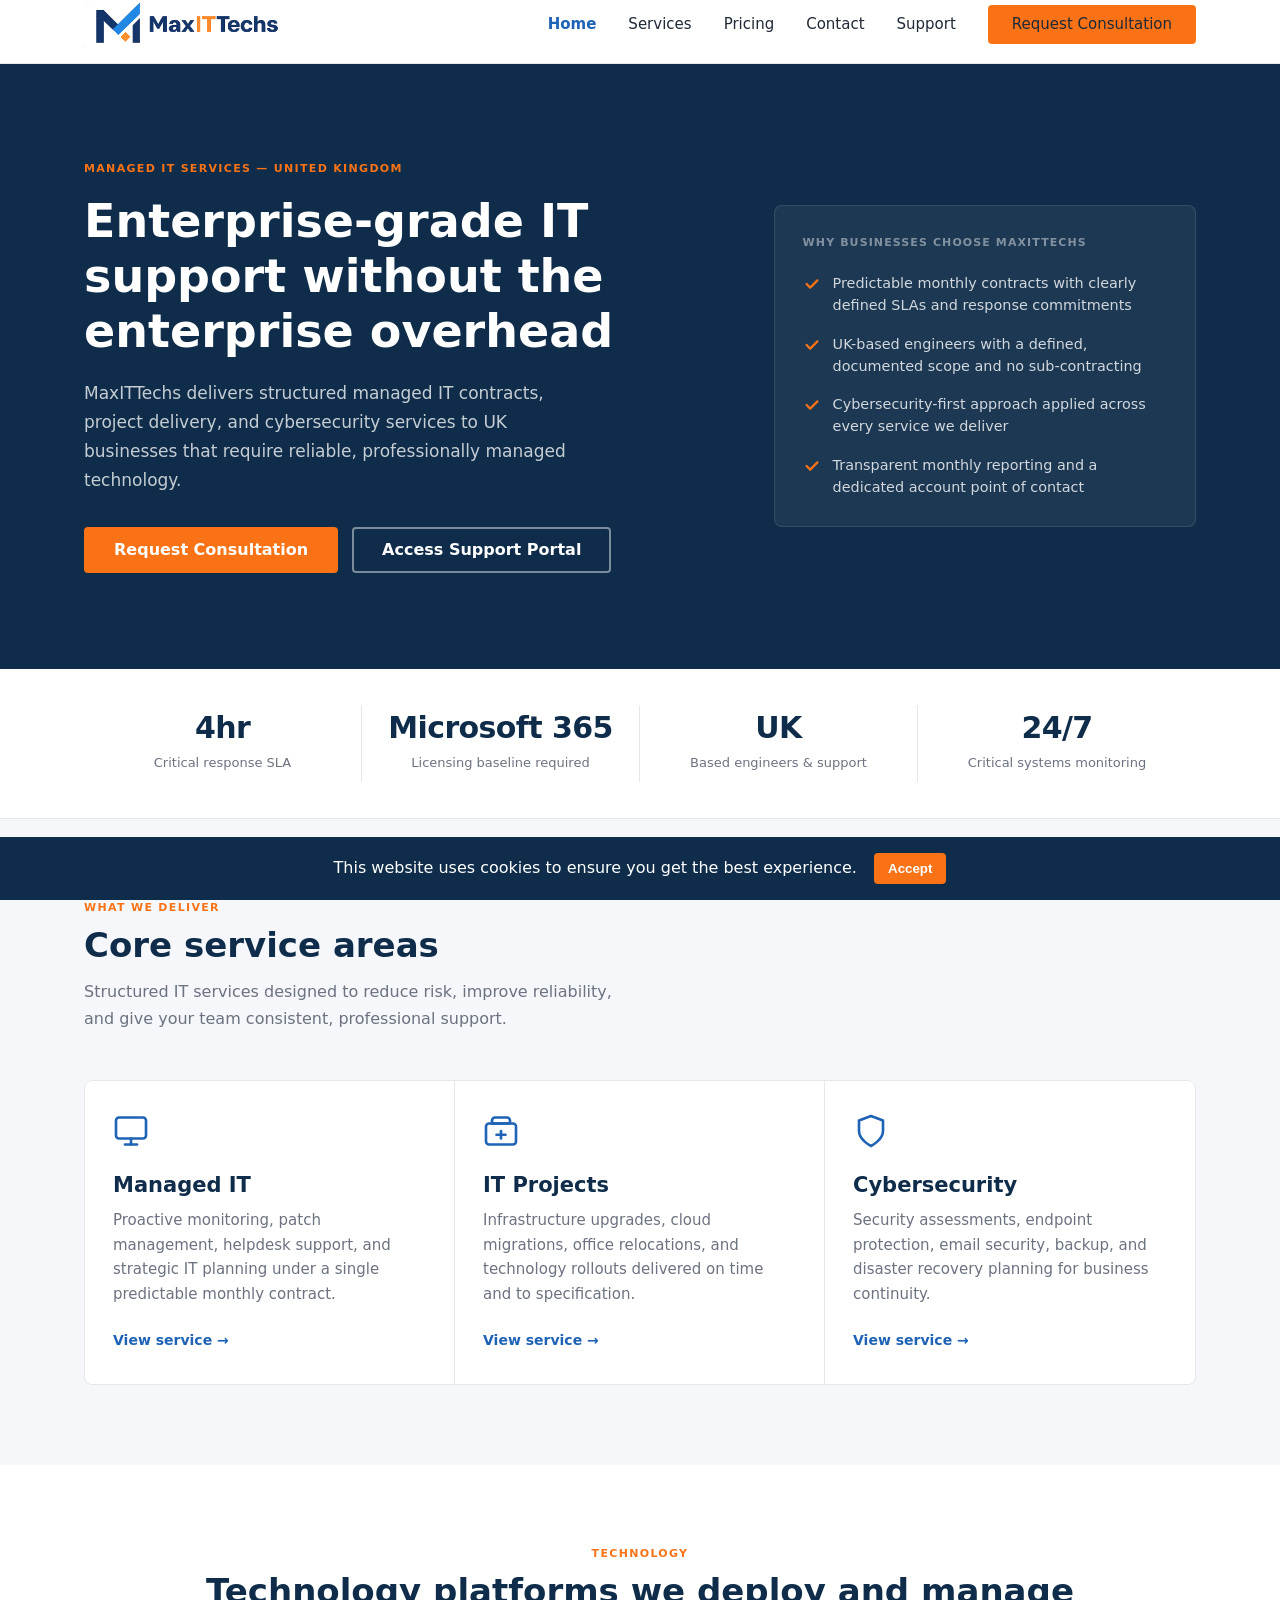
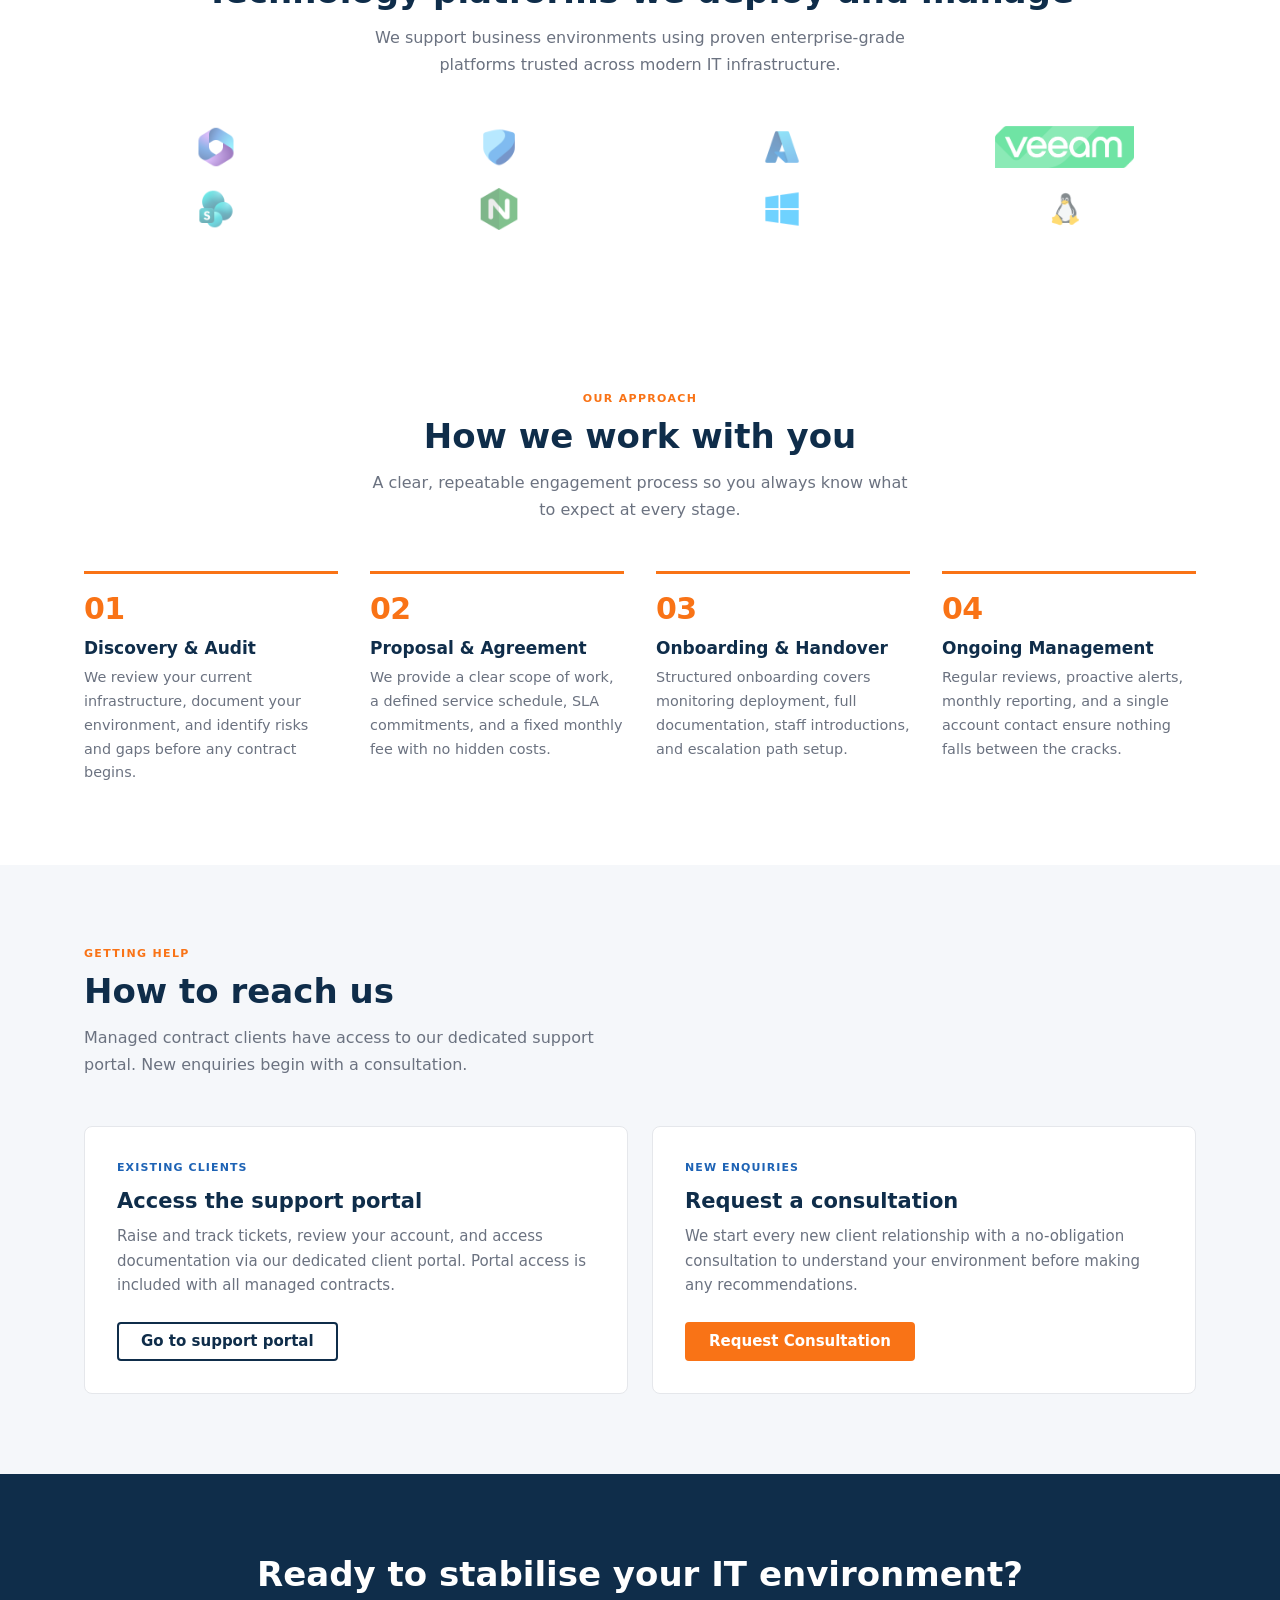
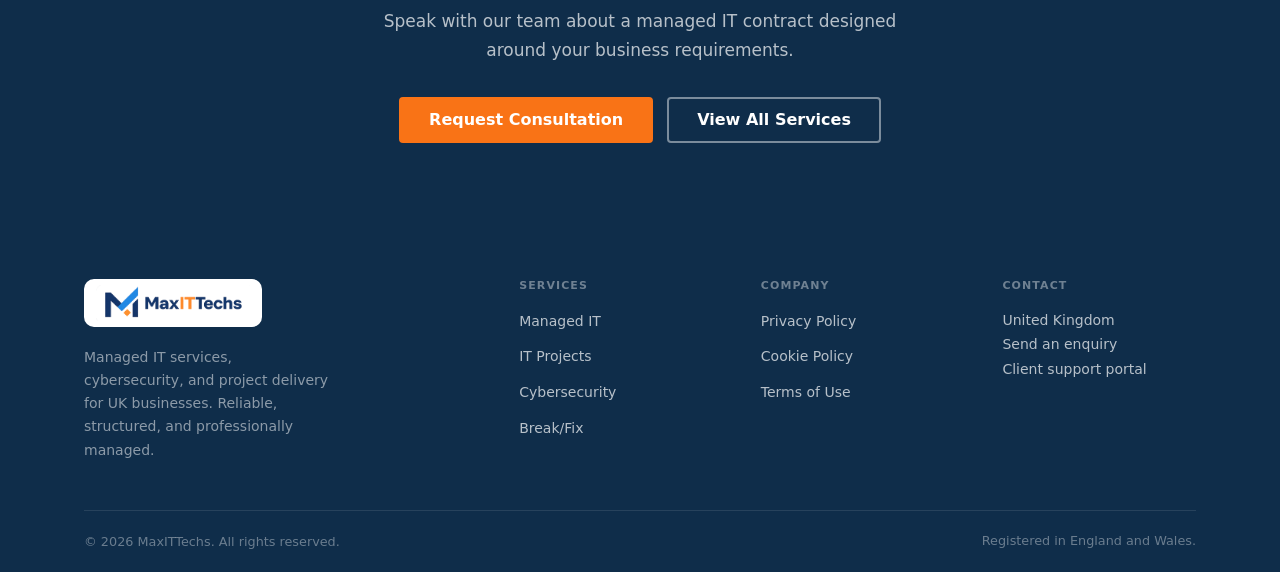
==== commit dfd90acb: "Updated pricing page to Essential Professional Enterprise plans" ====
--- a/index.html
+++ b/index.html
@@ -252,7 +252,7 @@
       </div>
 
       <div class="logo-item">
-        <img src="assets/logos/cloudflare.png" alt="Cloudflare">
+        <img src="assets/logos/sharepoint.png" alt="SharePoint">
       </div>
 
       <div class="logo-item">
